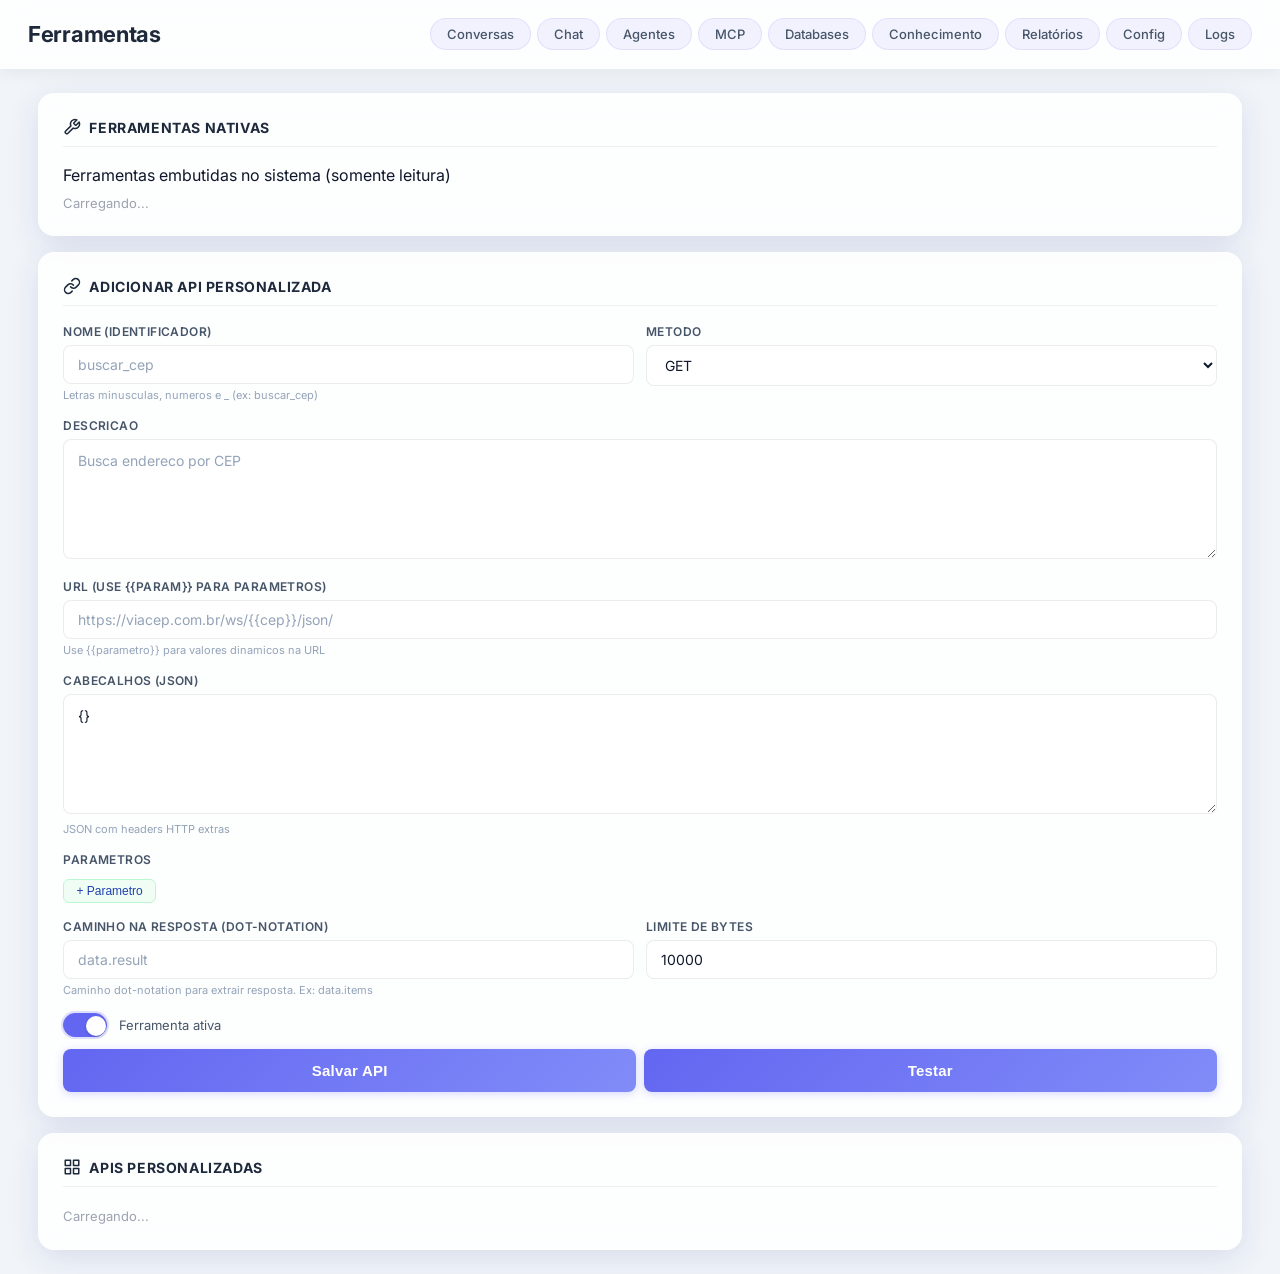
==== templates/ferramentas.html @ 228e3662 "Rename project from nex to next: module, binary, data dirs, Docker, docs Renames the Go module from " ====
<!DOCTYPE html>
<html lang="pt-BR">
<head>
<meta charset="UTF-8">
<meta name="viewport" content="width=device-width, initial-scale=1.0">
<title>Ferramentas - Next</title>
<link rel="icon" href="data:image/svg+xml,<svg xmlns='http://www.w3.org/2000/svg' viewBox='0 0 100 100'><rect width='100' height='100' rx='20' fill='%231e293b'/><text x='50' y='72' font-size='60' font-family='system-ui' font-weight='700' fill='%233b82f6' text-anchor='middle'>N</text></svg>">
<link rel="preconnect" href="https://fonts.googleapis.com">
<link href="https://fonts.googleapis.com/css2?family=Inter:wght@400;500;600;700&display=swap" rel="stylesheet">
<link rel="stylesheet" href="/static/style.css">
<style>
.badge{display:inline-block;padding:4px 10px;background:#f0fdf4;color:#1e40af;border:1px solid #bbf7d0;border-radius:6px;font-size:12px;font-weight:500;cursor:default;margin:3px 2px;}
.badge:hover{background:#dcfce7;}
.tool-card{padding:14px 16px;margin-bottom:8px;background:#f9fafb;border-radius:8px;border:1px solid #e5e7eb;}
.tool-card-header{display:flex;align-items:center;justify-content:space-between;flex-wrap:wrap;gap:6px;}
.tool-card-info{display:flex;align-items:center;gap:6px;flex-wrap:wrap;}
.tool-card-name{font-weight:600;font-size:13px;color:#1a1a2e;}
.tool-card-desc{font-size:12px;color:#6b7280;margin-top:2px;}
.tool-card-actions{display:flex;gap:6px;}
.pill{display:inline-block;padding:2px 6px;border-radius:4px;font-size:10px;}
.pill-on{background:#dcfce7;color:#166534;}
.pill-off{background:#fef2f2;color:#991b1b;}
.pill-method{background:#dbeafe;color:#1e40af;}
.param-row{display:flex;gap:6px;margin-bottom:6px;align-items:center;}
.param-row input,.param-row select{padding:6px 8px;border:1px solid #e0e4e8;border-radius:6px;font-size:12px;}
.btn-add-param{margin-top:6px;padding:4px 12px;font-size:12px;background:#f0fdf4;border:1px solid #bbf7d0;border-radius:6px;cursor:pointer;color:#1e40af;}
.btn-remove-param{padding:2px 8px;font-size:14px;background:#fef2f2;border:1px solid #fecaca;border-radius:6px;cursor:pointer;color:#991b1b;}
.btn-edit{padding:4px 10px;font-size:11px;background:#f0f9ff;border:1px solid #bae6fd;border-radius:6px;cursor:pointer;color:#0369a1;}
.btn-delete{padding:4px 10px;font-size:11px;background:#fef2f2;border:1px solid #fecaca;border-radius:6px;cursor:pointer;color:#991b1b;}
.btn-test{background:linear-gradient(135deg,#6366f1,#818cf8);color:#fff;border:none;}
.test-result{display:none;margin-top:10px;padding:10px;background:#f9fafb;border-radius:8px;border:1px solid #e5e7eb;font-size:13px;white-space:pre-wrap;max-height:200px;overflow-y:auto;}
</style>
</head>
<body>

<div class="header">
  <h1>Ferramentas</h1>
  <input type="checkbox" id="nav-toggle" style="display:none">
  <label for="nav-toggle" class="nav-hamburger" aria-label="Menu de navegação"><span></span><span></span><span></span></label>
  <div class="nav-links">
    <a href="/conversas">Conversas</a>
    <a href="/chat">Chat</a>
    <a href="/agentes">Agentes</a>
    <a href="/mcp-admin">MCP</a>
    <a href="/databases">Databases</a>
    <a href="/conhecimento">Conhecimento</a>
    <a href="/relatorios">Relatórios</a>
    <a href="/config">Config</a>
    <a href="/logs">Logs</a>
    <span id="auth-user" style="display:none"></span>
    <a href="#" id="logout-link" style="display:none" onclick="doLogout();return false;">Sair</a>
  </div>
</div>

<div class="container">

  <!-- Built-in tools (read-only) -->
  <div class="card">
    <h2>
      <svg width="18" height="18" viewBox="0 0 24 24" fill="none" stroke="#1e293b" stroke-width="2" stroke-linecap="round" stroke-linejoin="round"><path d="M14.7 6.3a1 1 0 0 0 0 1.4l1.6 1.6a1 1 0 0 0 1.4 0l3.77-3.77a6 6 0 0 1-7.94 7.94l-6.91 6.91a2.12 2.12 0 0 1-3-3l6.91-6.91a6 6 0 0 1 7.94-7.94l-3.76 3.76z"/></svg>
      Ferramentas Nativas
    </h2>
    <div class="hint" style="margin-bottom:10px;">Ferramentas embutidas no sistema (somente leitura)</div>
    <div id="builtin-tools" style="display:flex;flex-wrap:wrap;gap:4px;">
      <span style="font-size:13px;color:#9ca3af;">Carregando...</span>
    </div>
  </div>

  <!-- Custom tools form -->
  <div class="card" id="form-card">
    <h2>
      <svg width="18" height="18" viewBox="0 0 24 24" fill="none" stroke="#1e293b" stroke-width="2" stroke-linecap="round" stroke-linejoin="round"><path d="M10 13a5 5 0 0 0 7.54.54l3-3a5 5 0 0 0-7.07-7.07l-1.72 1.71"/><path d="M14 11a5 5 0 0 0-7.54-.54l-3 3a5 5 0 0 0 7.07 7.07l1.71-1.71"/></svg>
      <span id="form-title">Adicionar API Personalizada</span>
    </h2>
    <input type="hidden" id="ct-edit-id" value="">

    <div class="field-row">
      <div class="field">
        <label>Nome (identificador)</label>
        <input type="text" id="ct-name" placeholder="buscar_cep" pattern="[a-z][a-z0-9_]*">
        <div class="hint">Letras minusculas, numeros e _ (ex: buscar_cep)</div>
      </div>
      <div class="field">
        <label>Metodo</label>
        <select id="ct-method" onchange="updateBodyVisibility()">
          <option value="GET">GET</option>
          <option value="POST">POST</option>
        </select>
      </div>
    </div>

    <div class="field">
      <label>Descricao</label>
      <textarea id="ct-description" rows="2" placeholder="Busca endereco por CEP"></textarea>
    </div>

    <div class="field">
      <label>URL (use &#123;&#123;param&#125;&#125; para parametros)</label>
      <input type="text" id="ct-url" placeholder="https://viacep.com.br/ws/&#123;&#123;cep&#125;&#125;/json/">
      <div class="hint">Use &#123;&#123;parametro&#125;&#125; para valores dinamicos na URL</div>
    </div>

    <div class="field">
      <label>Cabecalhos (JSON)</label>
      <textarea id="ct-headers" rows="2" placeholder='{"Authorization": "Bearer xxx"}'>{}</textarea>
      <div class="hint">JSON com headers HTTP extras</div>
    </div>

    <div class="field" id="ct-body-field" style="display:none;">
      <label>Corpo da requisicao (para POST, use &#123;&#123;param&#125;&#125;)</label>
      <textarea id="ct-body" rows="3" placeholder='{"query": "&#123;&#123;termo&#125;&#125;"}'></textarea>
    </div>

    <div class="field">
      <label>Parametros</label>
      <div id="ct-params-list"></div>
      <button type="button" class="btn-add-param" onclick="addParam()">+ Parametro</button>
    </div>

    <div class="field-row">
      <div class="field">
        <label>Caminho na resposta (dot-notation)</label>
        <input type="text" id="ct-response-path" placeholder="data.result">
        <div class="hint">Caminho dot-notation para extrair resposta. Ex: data.items</div>
      </div>
      <div class="field">
        <label>Limite de bytes</label>
        <input type="number" id="ct-max-bytes" value="10000" min="1000" max="100000">
      </div>
    </div>

    <div class="toggle" style="margin-bottom:12px;">
      <input type="checkbox" id="ct-enabled" checked>
      <label for="ct-enabled">Ferramenta ativa</label>
    </div>

    <div style="display:flex;gap:8px;">
      <button class="btn" id="save-btn" onclick="saveTool()" style="flex:1;">Salvar API</button>
      <button class="btn btn-test" id="test-btn" onclick="testTool()" style="flex:1;">Testar</button>
      <button class="btn btn-secondary" id="cancel-btn" onclick="cancelEdit()" style="display:none;">Cancelar</button>
    </div>

    <div class="test-result" id="ct-test-result"></div>
  </div>

  <!-- Custom tools list -->
  <div class="card">
    <h2>
      <svg width="18" height="18" viewBox="0 0 24 24" fill="none" stroke="#1e293b" stroke-width="2" stroke-linecap="round" stroke-linejoin="round"><rect x="3" y="3" width="7" height="7"/><rect x="14" y="3" width="7" height="7"/><rect x="14" y="14" width="7" height="7"/><rect x="3" y="14" width="7" height="7"/></svg>
      APIs Personalizadas
    </h2>
    <div id="custom-tools-list">
      <span style="font-size:13px;color:#9ca3af;">Carregando...</span>
    </div>
  </div>

</div>

<div class="toast" id="toast"></div>

<script>
let customTools = [];
let editingId = null;
let paramCount = 0;

// --- Utility ---

function esc(s) {
  if (!s) return '';
  const d = document.createElement('div');
  d.textContent = s;
  return d.innerHTML;
}

function toast(msg) {
  const t = document.getElementById('toast');
  t.textContent = msg;
  t.classList.add('show');
  setTimeout(() => t.classList.remove('show'), 3000);
}

async function apiFetch(url, opts) {
  const r = await fetch(url, opts);
  if (r.status === 401) { location.href = '/login'; return null; }
  if (r.status === 403) { toast('Sem permissao'); return null; }
  return r;
}
async function getError(r) {
  try { const d = await r.json(); return d.error || 'Erro desconhecido'; }
  catch(e) { return 'Erro desconhecido'; }
}

async function doLogout() {
  await fetch('/api/logout', {method:'POST'});
  location.href = '/login';
}

// --- Built-in tools ---

async function loadBuiltinTools() {
  try {
    const r = await apiFetch('/api/config');
    if (!r) return;
    const cfg = await r.json();
    const tools = cfg.tools_list || [];
    const container = document.getElementById('builtin-tools');
    if (tools.length === 0) {
      container.innerHTML = '<span style="font-size:13px;color:#9ca3af;">Nenhuma ferramenta nativa encontrada</span>';
      return;
    }
    container.innerHTML = tools
      .sort((a, b) => a.name.localeCompare(b.name))
      .map(t => `<span class="badge" title="${esc(t.description)}">${esc(t.name)}</span>`)
      .join('');
  } catch(e) { console.error('load builtin tools:', e); }
}

// --- Custom tools CRUD ---

async function loadCustomTools() {
  try {
    const r = await apiFetch('/api/custom-tools');
    if (!r) return;
    customTools = await r.json();
    renderCustomTools();
  } catch(e) { console.error('load custom tools:', e); }
}

function renderCustomTools() {
  const container = document.getElementById('custom-tools-list');
  if (customTools.length === 0) {
    container.innerHTML = '<div style="font-size:13px;color:#9ca3af;">Nenhuma API personalizada cadastrada.</div>';
    return;
  }
  container.innerHTML = customTools.map(t => {
    const params = safeParseJSON(t.parameters);
    const paramNames = params.map(p => p.name).join(', ');
    return `
    <div class="tool-card">
      <div class="tool-card-header">
        <div class="tool-card-info">
          <span class="tool-card-name">${esc(t.name)}</span>
          <span class="pill ${t.enabled ? 'pill-on' : 'pill-off'}">${t.enabled ? 'ON' : 'OFF'}</span>
          <span class="pill pill-method">${esc(t.method)}</span>
        </div>
        <div class="tool-card-actions">
          <button class="btn-edit" onclick="startEdit(${t.id})">Editar</button>
          <button class="btn-edit" onclick="testExisting(${t.id})">Testar</button>
          <button class="btn-delete" onclick="deleteTool(${t.id})">Excluir</button>
        </div>
      </div>
      <div class="tool-card-desc">${esc(t.description)}</div>
      ${paramNames ? `<div style="margin-top:4px;font-size:11px;color:#94a3b8;">Params: ${esc(paramNames)}</div>` : ''}
    </div>`;
  }).join('');
}

// --- Parameters ---

function addParam(name, type_, desc, req) {
  const list = document.getElementById('ct-params-list');
  const idx = paramCount++;
  const div = document.createElement('div');
  div.className = 'param-row';
  div.innerHTML = `
    <input type="text" placeholder="nome" value="${name||''}" style="flex:2;" data-p-name="${idx}">
    <select style="flex:1;" data-p-type="${idx}">
      <option value="string" ${type_==='string'||!type_?'selected':''}>string</option>
      <option value="number" ${type_==='number'?'selected':''}>number</option>
      <option value="integer" ${type_==='integer'?'selected':''}>integer</option>
      <option value="boolean" ${type_==='boolean'?'selected':''}>boolean</option>
    </select>
    <input type="text" placeholder="descricao" value="${desc||''}" style="flex:3;" data-p-desc="${idx}">
    <label style="font-size:11px;display:flex;align-items:center;gap:2px;white-space:nowrap;">
      <input type="checkbox" data-p-req="${idx}" ${req?'checked':''}> Obrig.
    </label>
    <button class="btn-remove-param" onclick="this.parentElement.remove()">x</button>
  `;
  list.appendChild(div);
}

function collectParams() {
  const params = [];
  document.querySelectorAll('[data-p-name]').forEach(el => {
    const idx = el.dataset.pName;
    const name = el.value.trim();
    if (!name) return;
    params.push({
      name: name,
      type: document.querySelector(`[data-p-type="${idx}"]`).value,
      description: document.querySelector(`[data-p-desc="${idx}"]`).value.trim(),
      required: document.querySelector(`[data-p-req="${idx}"]`).checked
    });
  });
  return params;
}

// --- Form helpers ---

function collectFormData() {
  return {
    name: document.getElementById('ct-name').value.trim(),
    description: document.getElementById('ct-description').value.trim(),
    method: document.getElementById('ct-method').value,
    url_template: document.getElementById('ct-url').value.trim(),
    headers: document.getElementById('ct-headers').value.trim() || '{}',
    body_template: document.getElementById('ct-body').value.trim(),
    parameters: JSON.stringify(collectParams()),
    response_path: document.getElementById('ct-response-path').value.trim(),
    max_bytes: parseInt(document.getElementById('ct-max-bytes').value) || 10000,
    enabled: document.getElementById('ct-enabled').checked ? 1 : 0
  };
}

function resetForm() {
  editingId = null;
  document.getElementById('ct-edit-id').value = '';
  document.getElementById('ct-name').value = '';
  document.getElementById('ct-description').value = '';
  document.getElementById('ct-method').value = 'GET';
  document.getElementById('ct-url').value = '';
  document.getElementById('ct-headers').value = '{}';
  document.getElementById('ct-body').value = '';
  document.getElementById('ct-params-list').innerHTML = '';
  document.getElementById('ct-response-path').value = '';
  document.getElementById('ct-max-bytes').value = '10000';
  document.getElementById('ct-enabled').checked = true;
  document.getElementById('ct-test-result').style.display = 'none';
  document.getElementById('form-title').textContent = 'Adicionar API Personalizada';
  document.getElementById('save-btn').textContent = 'Salvar API';
  document.getElementById('cancel-btn').style.display = 'none';
  paramCount = 0;
  updateBodyVisibility();
}

function updateBodyVisibility() {
  document.getElementById('ct-body-field').style.display =
    document.getElementById('ct-method').value === 'POST' ? 'block' : 'none';
}

function safeParseJSON(s) {
  try { return JSON.parse(s || '[]'); } catch(e) { return []; }
}

// --- CRUD operations ---

async function saveTool() {
  const data = collectFormData();
  if (!data.name || !data.description || !data.url_template) {
    toast('Nome, descricao e URL sao obrigatorios');
    return;
  }
  const btn = document.getElementById('save-btn');
  btn.disabled = true;
  try {
    let r;
    if (editingId) {
      r = await apiFetch('/api/custom-tools/' + editingId, {
        method: 'PUT',
        headers: {'Content-Type':'application/json'},
        body: JSON.stringify(data)
      });
    } else {
      r = await apiFetch('/api/custom-tools', {
        method: 'POST',
        headers: {'Content-Type':'application/json'},
        body: JSON.stringify(data)
      });
    }
    if (!r) { btn.disabled = false; return; }
    if (r.ok) {
      toast(editingId ? 'API atualizada!' : 'API criada!');
      resetForm();
      await loadCustomTools();
      await loadBuiltinTools();
    } else {
      toast('Erro: ' + await getError(r));
    }
  } catch(e) { toast('Erro: ' + e.message); }
  btn.disabled = false;
}

function startEdit(id) {
  const t = customTools.find(x => x.id === id);
  if (!t) return;
  editingId = t.id;
  document.getElementById('ct-edit-id').value = t.id;
  document.getElementById('ct-name').value = t.name;
  document.getElementById('ct-description').value = t.description;
  document.getElementById('ct-method').value = t.method;
  document.getElementById('ct-url').value = t.url_template;
  document.getElementById('ct-headers').value = t.headers;
  document.getElementById('ct-body').value = t.body_template;
  document.getElementById('ct-response-path').value = t.response_path;
  document.getElementById('ct-max-bytes').value = t.max_bytes;
  document.getElementById('ct-enabled').checked = !!t.enabled;
  document.getElementById('ct-params-list').innerHTML = '';
  paramCount = 0;
  const params = safeParseJSON(t.parameters);
  params.forEach(p => addParam(p.name, p.type, p.description, p.required));
  document.getElementById('ct-test-result').style.display = 'none';
  document.getElementById('form-title').textContent = 'Editar API Personalizada';
  document.getElementById('save-btn').textContent = 'Atualizar API';
  document.getElementById('cancel-btn').style.display = 'inline-block';
  updateBodyVisibility();
  document.getElementById('form-card').scrollIntoView({ behavior: 'smooth' });
}

function cancelEdit() {
  resetForm();
}

async function deleteTool(id) {
  if (!confirm('Excluir esta API?')) return;
  try {
    const r = await apiFetch('/api/custom-tools/' + id, { method: 'DELETE' });
    if (!r) return;
    if (r.ok) {
      toast('API excluida');
      if (editingId === id) resetForm();
      await loadCustomTools();
      await loadBuiltinTools();
    } else {
      toast('Erro: ' + await getError(r));
    }
  } catch(e) { toast('Erro: ' + e.message); }
}

// --- Test ---

async function testTool() {
  const resultDiv = document.getElementById('ct-test-result');
  let id = editingId;

  // If new tool, save first then test
  if (!id) {
    const data = collectFormData();
    if (!data.name || !data.url_template) {
      toast('Salve a API primeiro (nome e URL obrigatorios)');
      return;
    }
    try {
      const r = await apiFetch('/api/custom-tools', {
        method: 'POST',
        headers: {'Content-Type':'application/json'},
        body: JSON.stringify(data)
      });
      if (!r || !r.ok) {
        toast('Erro ao salvar: ' + (r ? await getError(r) : 'sem resposta'));
        return;
      }
      const res = await r.json();
      id = res.id;
      editingId = id;
      document.getElementById('ct-edit-id').value = id;
      document.getElementById('form-title').textContent = 'Editar API Personalizada';
      document.getElementById('save-btn').textContent = 'Atualizar API';
      document.getElementById('cancel-btn').style.display = 'inline-block';
      await loadCustomTools();
      await loadBuiltinTools();
    } catch(e) { toast('Erro: ' + e.message); return; }
  }

  // Build default test args from parameters
  const params = collectParams();
  const args = {};
  params.forEach(p => {
    args[p.name] = (p.type === 'number' || p.type === 'integer') ? 0 : 'teste';
  });

  const testArgs = prompt('Argumentos JSON para teste:', JSON.stringify(args));
  if (testArgs === null) return;

  resultDiv.style.display = 'block';
  resultDiv.textContent = 'Testando...';
  resultDiv.style.borderColor = '#e5e7eb';

  try {
    const r = await apiFetch('/api/custom-tools/' + id + '/test', {
      method: 'POST',
      headers: {'Content-Type':'application/json'},
      body: JSON.stringify({ args: testArgs })
    });
    if (!r) return;
    const res = await r.json();
    resultDiv.textContent = res.ok ? res.result : 'Erro: ' + res.error;
    resultDiv.style.borderColor = res.ok ? '#bbf7d0' : '#fecaca';
  } catch(e) {
    resultDiv.textContent = 'Erro: ' + e.message;
    resultDiv.style.borderColor = '#fecaca';
  }
}

async function testExisting(id) {
  // Load tool into form then trigger test
  startEdit(id);
  // Small delay to let form populate
  setTimeout(() => testTool(), 100);
}

// --- Init ---

loadBuiltinTools();
loadCustomTools();

fetch('/api/auth/status').then(r=>r.json()).then(d=>{
  if(d.enabled&&d.user){
    document.getElementById('auth-user').textContent=d.user.username;
    document.getElementById('auth-user').style.display='';
    document.getElementById('logout-link').style.display='';
  }
}).catch(()=>{});
</script>
</body>
</html>
---- static/style.css ----
/* Next — Glassmorphism Theme */

:root {
  /* Glassmorphism base */
  --glass-bg: rgba(255, 255, 255, 0.85);
  --glass-border: rgba(255, 255, 255, 0.3);
  --glass-shadow: 0 8px 32px rgba(31, 38, 135, 0.12);
  --glass-blur: blur(12px);

  /* Background */
  --bg-gradient: #f1f5f9;

  /* Cores */
  --slate-800: #1e293b;
  --slate-700: #334155;
  --text-primary: #0f172a;
  --text-secondary: #475569;
  --text-muted: #94a3b8;
  --accent: #6366f1;
  --accent-light: #818cf8;
  --success: #10b981;
  --danger: #ef4444;
  --warning: #f59e0b;

  /* Spacing */
  --space-1: 4px; --space-2: 8px; --space-3: 12px;
  --space-4: 16px; --space-5: 20px; --space-6: 24px; --space-8: 32px;

  /* Shadows */
  --shadow-sm: 0 1px 2px rgba(0,0,0,0.04);
  --shadow-md: 0 4px 16px rgba(0,0,0,0.06);
  --shadow-lg: 0 8px 32px rgba(31,38,135,0.12);

  /* Border radius */
  --radius-sm: 8px;
  --radius-md: 12px;
  --radius-lg: 16px;
  --radius-xl: 20px;

  --ease: cubic-bezier(0.4, 0, 0.2, 1);
}

/* ==================== Reset + Base ==================== */
* { margin: 0; padding: 0; box-sizing: border-box; }

::selection { background: rgba(99,102,241,0.2); }

body {
  font-family: 'Inter', -apple-system, BlinkMacSystemFont, 'Segoe UI', Roboto, sans-serif;
  background: var(--bg-gradient);
  background-attachment: fixed;
  color: var(--text-primary);
  min-height: 100vh;
  overflow-x: hidden;
  -webkit-font-smoothing: antialiased;
  -moz-osx-font-smoothing: grayscale;
}

/* ==================== Scrollbar ==================== */
::-webkit-scrollbar { width: 6px; height: 6px; }
::-webkit-scrollbar-track { background: transparent; }
::-webkit-scrollbar-thumb { background: rgba(0,0,0,0.12); border-radius: 3px; }
::-webkit-scrollbar-thumb:hover { background: rgba(0,0,0,0.2); }

/* ==================== Header ==================== */
.header {
  backdrop-filter: var(--glass-blur);
  -webkit-backdrop-filter: var(--glass-blur);
  background: var(--glass-bg);
  color: var(--text-primary);
  padding: 18px 28px;
  display: flex;
  justify-content: space-between;
  align-items: center;
  box-shadow: var(--shadow-md);
  position: sticky;
  top: 0;
  z-index: 50;
  border-bottom: 1px solid var(--glass-border);
}
.header h1 {
  font-size: 22px;
  font-weight: 700;
  letter-spacing: -0.3px;
  color: var(--slate-800);
}

/* ==================== Nav links ==================== */
.nav-links { display: flex; gap: 6px; align-items: center; }
.nav-links a {
  color: var(--text-secondary);
  text-decoration: none;
  font-size: 13px;
  font-weight: 500;
  padding: 7px 16px;
  border-radius: var(--radius-xl);
  background: rgba(99,102,241,0.08);
  border: 1px solid rgba(99,102,241,0.12);
  transition: all 0.2s var(--ease);
}
.nav-links a:hover {
  background: var(--accent);
  color: white;
  border-color: var(--accent);
  transform: translateY(-1px);
}
#auth-user { color: var(--text-muted); font-size: 12px; padding: 7px 0; }
#logout-link { background: rgba(0,0,0,0.04); color: var(--danger); border-color: rgba(239,68,68,0.15); }
#logout-link:hover { background: var(--danger); color: white; }

/* Hamburger menu */
.nav-hamburger {
  display: none;
  cursor: pointer;
  flex-direction: column;
  gap: 4px;
  padding: 8px;
}
.nav-hamburger span {
  display: block;
  width: 20px;
  height: 2px;
  background: var(--slate-800);
  border-radius: 1px;
  transition: all 0.2s var(--ease);
}

/* ==================== Container ==================== */
.container {
  margin: 24px auto;
  padding: 0 clamp(20px, 3vw, 48px);
}

/* ==================== Cards (glassmorphism) ==================== */
.card {
  background: var(--glass-bg);
  backdrop-filter: var(--glass-blur);
  -webkit-backdrop-filter: var(--glass-blur);
  border: 1px solid var(--glass-border);
  border-radius: var(--radius-lg);
  padding: 24px;
  margin-bottom: 16px;
  box-shadow: var(--glass-shadow);
  transition: box-shadow 0.2s var(--ease), transform 0.2s var(--ease);
}
.card:hover {
  box-shadow: 0 12px 40px rgba(31,38,135,0.16);
}
.card h2 {
  font-size: 14px;
  color: var(--slate-800);
  margin-bottom: 18px;
  padding-bottom: 10px;
  border-bottom: 1px solid rgba(0,0,0,0.06);
  text-transform: uppercase;
  letter-spacing: 0.6px;
  font-weight: 700;
  display: flex;
  align-items: center;
  gap: 8px;
}
.card h2 svg { flex-shrink: 0; }

/* ==================== Form fields ==================== */
.field { margin-bottom: 16px; }
.field label {
  display: block;
  font-size: 12px;
  color: var(--text-secondary);
  margin-bottom: 6px;
  font-weight: 600;
  text-transform: uppercase;
  letter-spacing: 0.4px;
}
.field input, .field textarea, .field select {
  width: 100%;
  padding: 10px 14px;
  border: 1px solid rgba(0,0,0,0.08);
  border-radius: var(--radius-sm);
  font-size: 14px;
  font-family: inherit;
  color: var(--text-primary);
  background: rgba(255,255,255,0.5);
  backdrop-filter: blur(4px);
  -webkit-backdrop-filter: blur(4px);
  transition: all 0.2s var(--ease);
}
.field input:focus, .field textarea:focus, .field select:focus {
  outline: none;
  border-color: var(--accent);
  background: rgba(255,255,255,0.8);
  box-shadow: 0 0 0 3px rgba(99,102,241,0.15);
}
.field input::placeholder, .field textarea::placeholder { color: var(--text-muted); }
.field textarea { min-height: 120px; resize: vertical; line-height: 1.5; }
.field .hint { font-size: 11px; color: var(--text-muted); margin-top: 4px; }
.field-row { display: flex; gap: 12px; }
.field-row .field { flex: 1; }

/* ==================== Form Sections ==================== */
.form-section {
  border-left: 3px solid rgba(99,102,241,0.2);
  padding-left: 16px;
  margin-bottom: 20px;
}
.form-section-title {
  font-size: 11px;
  font-weight: 700;
  text-transform: uppercase;
  letter-spacing: 0.5px;
  color: var(--text-muted);
  margin-bottom: 12px;
}

/* ==================== Actions Menu Dropdown ==================== */
.btn-actions-menu {
  position: relative;
  display: inline-block;
}
.btn-actions-menu .actions-dropdown {
  display: none;
  position: absolute;
  right: 0; top: 100%;
  background: white;
  border: 1px solid rgba(0,0,0,0.08);
  border-radius: var(--radius-sm);
  box-shadow: var(--shadow-md);
  z-index: 10;
  min-width: 140px;
  padding: 4px;
}
.btn-actions-menu:focus-within .actions-dropdown { display: block; }
.btn-actions-menu .actions-dropdown button {
  display: block; width: 100%; text-align: left;
  padding: 8px 12px; border: none; background: none;
  font-size: 12px; cursor: pointer; border-radius: 4px;
  color: var(--text-secondary);
}
.btn-actions-menu .actions-dropdown button:hover {
  background: rgba(99,102,241,0.06);
  color: var(--text-primary);
}
.btn-actions-menu .actions-dropdown button.danger { color: var(--danger); }

/* ==================== Toolbar ==================== */
.toolbar {
  display: flex; justify-content: space-between;
  align-items: center; gap: 10px; margin-bottom: 16px; flex-wrap: wrap;
}
.toolbar input[type="text"] {
  flex: 1; min-width: 0;
  padding: 10px 14px;
  border: 1.5px solid rgba(0,0,0,0.08);
  border-radius: var(--radius-sm);
  font-size: 14px;
  font-family: inherit;
  color: var(--text-primary);
  background: rgba(255,255,255,0.5);
  backdrop-filter: blur(4px);
  -webkit-backdrop-filter: blur(4px);
  transition: all 0.2s var(--ease);
}
.toolbar input[type="text"]:focus {
  outline: none;
  border-color: var(--accent);
  background: rgba(255,255,255,0.8);
  box-shadow: 0 0 0 3px rgba(99,102,241,0.15);
}
.toolbar-actions { display: flex; gap: 6px; flex-wrap: wrap; }

/* ==================== Legend ==================== */
.legend {
  display: flex; gap: 12px; font-size: 11px;
  color: var(--text-muted); align-items: center;
}
.legend .dot-sample {
  width: 8px; height: 8px; border-radius: 50%; display: inline-block;
}

/* ==================== Buttons ==================== */
.btn {
  background: linear-gradient(135deg, var(--accent), var(--accent-light));
  color: white;
  border: none;
  padding: 13px 24px;
  border-radius: var(--radius-sm);
  font-size: 15px;
  cursor: pointer;
  width: 100%;
  font-weight: 600;
  transition: all 0.2s var(--ease);
  letter-spacing: 0.2px;
  box-shadow: 0 2px 8px rgba(99,102,241,0.25);
}
.btn:hover {
  transform: translateY(-1px);
  box-shadow: 0 4px 16px rgba(99,102,241,0.35);
}
.btn:active { transform: translateY(0); }
.btn:disabled {
  background: var(--text-muted);
  cursor: not-allowed;
  transform: none;
  box-shadow: none;
}
.btn-sm { padding: 6px 14px; font-size: 12px; width: auto; }
.btn-whatsapp { background: linear-gradient(135deg, #25d366, #20bd5a); box-shadow: 0 2px 8px rgba(37,211,102,0.25); }
.btn-whatsapp:hover { box-shadow: 0 4px 16px rgba(37,211,102,0.35); }
.btn-danger { background: linear-gradient(135deg, #dc2626, #ef4444); box-shadow: 0 2px 8px rgba(220,38,38,0.25); }
.btn-danger:hover { box-shadow: 0 4px 16px rgba(220,38,38,0.35); }
.btn-secondary {
  background: rgba(255,255,255,0.6);
  color: var(--text-secondary);
  border: 1px solid rgba(0,0,0,0.08);
  box-shadow: var(--shadow-sm);
}
.btn-secondary:hover {
  background: rgba(255,255,255,0.9);
  box-shadow: var(--shadow-md);
}

/* ==================== Status ==================== */
.status {
  display: flex;
  align-items: center;
  gap: 10px;
  padding: 14px 18px;
  border-radius: var(--radius-md);
  font-size: 14px;
  font-weight: 500;
  transition: all 0.3s var(--ease);
}
.status.connected { background: rgba(16,185,129,0.1); color: #065f46; border: 1px solid rgba(16,185,129,0.2); }
.status.disconnected { background: rgba(245,158,11,0.1); color: #92400e; border: 1px solid rgba(245,158,11,0.2); }
.status .dot { width: 10px; height: 10px; border-radius: 50%; flex-shrink: 0; }
.status.connected .dot { background: var(--success); box-shadow: 0 0 8px rgba(16,185,129,0.5); animation: pulse 2s infinite; }
.status.disconnected .dot { background: var(--warning); }
@keyframes pulse {
  0%, 100% { box-shadow: 0 0 4px rgba(16,185,129,0.4); }
  50% { box-shadow: 0 0 12px rgba(16,185,129,0.7); }
}

/* ==================== Tables ==================== */
.table-wrap {
  background: var(--glass-bg);
  backdrop-filter: var(--glass-blur);
  -webkit-backdrop-filter: var(--glass-blur);
  border: 1px solid var(--glass-border);
  border-radius: var(--radius-lg);
  overflow-x: auto;
  overflow-y: auto;
  max-height: calc(100vh - 280px);
  box-shadow: var(--glass-shadow);
}
table { width: 100%; border-collapse: collapse; }
th {
  background: rgba(255,255,255,0.4);
  text-align: left;
  padding: 12px 16px;
  font-size: 11px;
  color: var(--text-secondary);
  border-bottom: 1px solid rgba(0,0,0,0.06);
  text-transform: uppercase;
  letter-spacing: 0.5px;
  font-weight: 700;
  position: sticky;
  top: 0;
  z-index: 1;
}
td {
  padding: 10px 16px;
  border-bottom: 1px solid rgba(0,0,0,0.04);
  font-size: 13px;
  vertical-align: middle;
}
tr { transition: background 0.15s var(--ease); }
tr:hover { background: rgba(99,102,241,0.04); }
tr:last-child td { border-bottom: none; }

/* ==================== Tabs ==================== */
.tabs {
  display: flex;
  gap: 4px;
  background: var(--glass-bg);
  backdrop-filter: var(--glass-blur);
  -webkit-backdrop-filter: var(--glass-blur);
  border: 1px solid var(--glass-border);
  border-radius: var(--radius-lg);
  padding: 6px;
  margin-bottom: 16px;
  box-shadow: var(--glass-shadow);
  overflow-x: auto;
}
.tab-btn {
  padding: 10px 18px;
  border: none;
  background: transparent;
  border-radius: var(--radius-sm);
  font-size: 13px;
  font-weight: 600;
  color: var(--text-secondary);
  cursor: pointer;
  transition: all 0.2s var(--ease);
  white-space: nowrap;
  font-family: inherit;
}
.tab-btn:hover { background: rgba(99,102,241,0.08); color: var(--text-primary); }
.tab-btn.active { background: var(--accent); color: white; box-shadow: 0 2px 8px rgba(99,102,241,0.3); }
.tab-panel { display: none; }
.tab-panel.active { display: block; }

/* ==================== Toggle switch ==================== */
.toggle { display: flex; align-items: center; gap: 12px; margin-bottom: 14px; }
.toggle input[type="checkbox"] {
  width: 44px; height: 24px;
  appearance: none; -webkit-appearance: none;
  background: #b0b7c3;
  border-radius: 12px;
  position: relative;
  cursor: pointer;
  transition: background 0.3s var(--ease), box-shadow 0.3s var(--ease);
  flex-shrink: 0;
  border: 1px solid rgba(0,0,0,0.1);
}
.toggle input[type="checkbox"]:checked { background: var(--accent); border-color: var(--accent); box-shadow: 0 0 0 2px rgba(99,102,241,0.2); }
.toggle input[type="checkbox"]::before {
  content: '';
  position: absolute;
  width: 20px; height: 20px;
  border-radius: 50%;
  background: white;
  top: 2px; left: 2px;
  transition: transform 0.3s var(--ease);
  box-shadow: 0 1px 3px rgba(0,0,0,0.2);
}
.toggle input[type="checkbox"]:checked::before { transform: translateX(20px); }
.toggle label { font-size: 13px; color: var(--text-secondary); cursor: pointer; }

.toggle-sm input[type="checkbox"] {
  width: 36px; height: 20px;
  appearance: none; -webkit-appearance: none;
  background: #b0b7c3;
  border-radius: 10px;
  position: relative;
  cursor: pointer;
  transition: background 0.3s var(--ease), box-shadow 0.3s var(--ease);
  flex-shrink: 0;
  border: 1px solid rgba(0,0,0,0.1);
}
.toggle-sm input[type="checkbox"]:checked { background: var(--accent); border-color: var(--accent); box-shadow: 0 0 0 2px rgba(99,102,241,0.2); }
.toggle-sm input[type="checkbox"]::before {
  content: '';
  position: absolute;
  width: 16px; height: 16px;
  border-radius: 50%;
  background: white;
  top: 2px; left: 2px;
  transition: transform 0.3s var(--ease);
  box-shadow: 0 1px 3px rgba(0,0,0,0.2);
}
.toggle-sm input[type="checkbox"]:checked::before { transform: translateX(16px); }

/* ==================== Toast ==================== */
.toast {
  position: fixed;
  bottom: 24px;
  right: 24px;
  background: rgba(15,23,42,0.85);
  backdrop-filter: var(--glass-blur);
  -webkit-backdrop-filter: var(--glass-blur);
  color: white;
  padding: 14px 22px;
  border-radius: var(--radius-md);
  font-size: 14px;
  font-weight: 500;
  opacity: 0;
  transition: all 0.3s var(--ease);
  z-index: 100;
  box-shadow: 0 8px 32px rgba(0,0,0,0.2);
  transform: translateY(8px);
  border: 1px solid rgba(255,255,255,0.1);
}
.toast.show { opacity: 1; transform: translateY(0); }

/* ==================== Tags ==================== */
.tag {
  display: inline-block;
  padding: 2px 8px;
  border-radius: 4px;
  font-size: 11px;
  background: rgba(99,102,241,0.12);
  color: var(--accent);
  margin-right: 4px;
}

/* ==================== Search bar ==================== */
.search-bar {
  display: flex;
  gap: 10px;
  margin-bottom: 16px;
}
.search-bar input {
  flex: 1;
  padding: 10px 16px;
  border: 1px solid rgba(0,0,0,0.08);
  border-radius: var(--radius-sm);
  font-size: 14px;
  background: rgba(255,255,255,0.5);
  backdrop-filter: blur(4px);
  -webkit-backdrop-filter: blur(4px);
  transition: all 0.2s var(--ease);
}
.search-bar input:focus {
  outline: none;
  border-color: var(--accent);
  background: rgba(255,255,255,0.8);
  box-shadow: 0 0 0 3px rgba(99,102,241,0.15);
}

/* ==================== Empty state ==================== */
.empty {
  text-align: center;
  padding: 48px;
  color: var(--text-muted);
  font-size: 15px;
}

/* ==================== Modal ==================== */
.modal-overlay {
  position: fixed;
  top: 0; left: 0; right: 0; bottom: 0;
  background: rgba(0,0,0,0.4);
  backdrop-filter: blur(4px);
  -webkit-backdrop-filter: blur(4px);
  z-index: 200;
  display: flex;
  align-items: center;
  justify-content: center;
}
.modal-box {
  background: var(--glass-bg);
  backdrop-filter: var(--glass-blur);
  -webkit-backdrop-filter: var(--glass-blur);
  border: 1px solid var(--glass-border);
  border-radius: var(--radius-lg);
  padding: 24px;
  max-width: 640px;
  width: 90%;
  max-height: 80vh;
  display: flex;
  flex-direction: column;
  box-shadow: 0 16px 48px rgba(0,0,0,0.2);
}
.modal-box h3 { font-size: 16px; margin-bottom: 12px; color: var(--slate-800); }
.modal-box pre {
  flex: 1;
  overflow: auto;
  background: rgba(255,255,255,0.5);
  border: 1px solid rgba(0,0,0,0.06);
  border-radius: var(--radius-sm);
  padding: 14px;
  font-size: 13px;
  line-height: 1.6;
  white-space: pre-wrap;
  word-break: break-word;
  color: #374151;
}
.modal-box .btn { margin-top: 14px; align-self: flex-end; width: auto; }

/* ==================== Grid ==================== */
.grid-2 { display: grid; grid-template-columns: 1fr 1fr; gap: 16px; align-items: start; }

/* ==================== QR ==================== */
#qr-area { text-align: center; padding: 16px; min-height: 40px; }

/* ==================== Filters (logs page) ==================== */
.filters {
  display: flex; gap: 10px; margin-bottom: 16px; flex-wrap: wrap; align-items: center;
}
.filters select, .filters input {
  padding: 9px 14px;
  border: 1px solid rgba(0,0,0,0.08);
  border-radius: var(--radius-sm);
  font-size: 14px;
  background: rgba(255,255,255,0.5);
  backdrop-filter: blur(4px);
  -webkit-backdrop-filter: blur(4px);
  color: var(--text-primary);
  transition: all 0.2s var(--ease);
}
.filters select:focus, .filters input:focus {
  outline: none;
  border-color: var(--accent);
  box-shadow: 0 0 0 3px rgba(99,102,241,0.15);
}
.filters input::placeholder { color: var(--text-muted); }
.filters button {
  padding: 9px 20px;
  background: linear-gradient(135deg, var(--accent), var(--accent-light));
  color: white;
  border: none;
  border-radius: var(--radius-sm);
  cursor: pointer;
  font-size: 14px;
  font-weight: 600;
  transition: all 0.2s var(--ease);
  box-shadow: 0 2px 8px rgba(99,102,241,0.25);
}
.filters button:hover {
  transform: translateY(-1px);
  box-shadow: 0 4px 16px rgba(99,102,241,0.35);
}

/* ==================== Log event badges ==================== */
.event-badge {
  display: inline-block;
  padding: 3px 10px;
  border-radius: 6px;
  font-size: 11px;
  font-weight: 600;
  letter-spacing: 0.2px;
}
.event-badge.main_whatsapp_msg_received { background: rgba(59,130,246,0.12); color: #1e40af; }
.event-badge.main_debounce_fire { background: rgba(20,184,166,0.12); color: #115e59; }
.event-badge.pipeline_msg_sent { background: rgba(16,185,129,0.12); color: #065f46; }
.event-badge.pipeline_ai_request { background: rgba(139,92,246,0.12); color: #5b21b6; }
.event-badge.pipeline_ai_response { background: rgba(99,102,241,0.12); color: #3730a3; }
.event-badge.pipeline_session_new { background: rgba(251,146,60,0.12); color: #9a3412; }
.event-badge.pipeline_session_summarized { background: rgba(236,72,153,0.12); color: #9d174d; }
.event-badge.pipeline_guardrail_blocked { background: rgba(239,68,68,0.12); color: #991b1b; }
.event-badge.pipeline_rag_search { background: rgba(245,158,11,0.12); color: #92400e; }
.event-badge.pipeline_rag_empty_context { background: rgba(245,158,11,0.12); color: #92400e; }
.event-badge.pipeline_context_compacted { background: rgba(245,158,11,0.12); color: #92400e; }
.event-badge.pipeline_agent_chain { background: rgba(139,92,246,0.12); color: #5b21b6; }
.event-badge.ai_llm_request { background: rgba(139,92,246,0.12); color: #5b21b6; }
.event-badge.ai_llm_response { background: rgba(99,102,241,0.12); color: #3730a3; }
.event-badge.ai_tool_call { background: rgba(20,184,166,0.12); color: #115e59; }
.event-badge.ai_tool_result { background: rgba(20,184,166,0.12); color: #115e59; }
.event-badge.tools_tool_execute { background: rgba(20,184,166,0.12); color: #115e59; }
.event-badge.tools_tool_execute_result { background: rgba(20,184,166,0.12); color: #115e59; }
.event-badge.tools_scheduled_sent { background: rgba(16,185,129,0.12); color: #065f46; }
.event-badge.tools_mcp_connect_error { background: rgba(239,68,68,0.12); color: #991b1b; }
.event-badge.tools_extdb_connect_error { background: rgba(239,68,68,0.12); color: #991b1b; }
.event-badge.web_config_saved { background: rgba(132,204,22,0.12); color: #3f6212; }
.event-badge.web_whatsapp_logout { background: rgba(245,158,11,0.12); color: #92400e; }
.event-badge.web_chat_cleared { background: rgba(132,204,22,0.12); color: #3f6212; }
.event-badge.web_report_cleared { background: rgba(132,204,22,0.12); color: #3f6212; }
.event-badge.error { background: rgba(239,68,68,0.12); color: #991b1b; }
.event-badge.whatsapp_connected { background: rgba(16,185,129,0.12); color: #065f46; }
.event-badge.whatsapp_disconnected { background: rgba(239,68,68,0.12); color: #991b1b; }

/* Log data cell */
.data-cell { cursor: pointer; transition: background 0.15s var(--ease); border-radius: var(--radius-sm); }
.data-cell:hover { background: rgba(99,102,241,0.06); }
.data-cell .preview {
  font-family: 'SF Mono', Monaco, 'Cascadia Code', monospace;
  white-space: nowrap; overflow: hidden; text-overflow: ellipsis;
  max-width: 420px; color: var(--text-secondary); font-size: 12px;
  display: block;
}
.data-cell .expand-hint { font-size: 10px; color: var(--accent); margin-left: 6px; transition: transform 0.2s var(--ease); display: inline-block; }
.data-cell:hover .expand-hint { transform: scale(1.2); }
.data-cell.expanded .expand-hint { transform: rotate(180deg); }
.data-cell pre {
  display: none; margin-top: 8px;
  background: rgba(255,255,255,0.5);
  border: 1px solid rgba(0,0,0,0.06);
  border-radius: var(--radius-sm);
  padding: 12px 14px;
  font-family: 'SF Mono', Monaco, 'Cascadia Code', monospace;
  font-size: 11px; white-space: pre-wrap; word-break: break-word;
  color: var(--text-primary); overflow-y: auto;
  line-height: 1.5;
}
.data-cell.expanded pre { display: block; }
.data-cell.expanded .preview { color: var(--slate-700); font-weight: 600; }

/* ==================== Banner (logs) ==================== */
.banner {
  background: rgba(255,251,235,0.8);
  backdrop-filter: blur(4px);
  -webkit-backdrop-filter: blur(4px);
  border: 1px solid rgba(253,230,138,0.6);
  color: #92400e;
  padding: 14px 18px;
  border-radius: var(--radius-md);
  margin-bottom: 16px;
  font-size: 14px;
  font-weight: 500;
  display: none;
}

/* ==================== PII grid (index) ==================== */
.pii-grid { display: grid; grid-template-columns: 1fr 1fr 1fr; gap: 8px; margin-top: 8px; }
.pii-grid .toggle {
  margin-bottom: 0;
  padding: 8px 12px;
  background: rgba(255,255,255,0.4);
  border-radius: var(--radius-sm);
  border: 1px solid rgba(0,0,0,0.06);
}

/* ==================== Content preview (conhecimento) ==================== */
.content-preview { max-width: clamp(200px, 30vw, 600px); white-space: nowrap; overflow: hidden; text-overflow: ellipsis; color: var(--text-secondary); }
.actions { display: flex; gap: 4px; flex-wrap: wrap; min-width: 140px; }
.actions .btn-sm { padding: 4px 10px; font-size: 11px; white-space: nowrap; }

/* ==================== Error message (login) ==================== */
.error-msg {
  display: none;
  background: rgba(239,68,68,0.08);
  color: #991b1b;
  border: 1px solid rgba(239,68,68,0.2);
  padding: 10px 14px;
  border-radius: var(--radius-sm);
  font-size: 13px;
  margin-bottom: 16px;
}

/* ==================== Login card ==================== */
.login-card {
  background: var(--glass-bg);
  backdrop-filter: var(--glass-blur);
  -webkit-backdrop-filter: var(--glass-blur);
  border: 1px solid var(--glass-border);
  border-radius: var(--radius-lg);
  padding: 40px 36px;
  width: 100%;
  max-width: 400px;
  box-shadow: var(--glass-shadow);
  text-align: center;
}
.login-card .icon {
  width: 56px; height: 56px;
  background: linear-gradient(135deg, var(--accent), var(--accent-light));
  border-radius: 50%;
  display: flex; align-items: center; justify-content: center;
  margin: 0 auto 16px;
  box-shadow: 0 4px 16px rgba(99,102,241,0.3);
}
.login-card h2 { font-size: 18px; color: var(--text-primary); margin-bottom: 24px; font-weight: 600; }

/* ==================== Relatórios page ==================== */
.chips { display: flex; flex-wrap: wrap; gap: 8px; }
.chip {
  background: var(--glass-bg);
  backdrop-filter: blur(6px);
  -webkit-backdrop-filter: blur(6px);
  border: 1px solid var(--glass-border);
  border-radius: var(--radius-xl);
  padding: 8px 16px;
  font-size: 13px;
  cursor: pointer;
  transition: all 0.2s var(--ease);
  color: var(--text-secondary);
}
.chip:hover {
  background: var(--accent);
  color: white;
  border-color: var(--accent);
  box-shadow: 0 4px 12px rgba(99,102,241,0.3);
}

.chat-area {
  flex: 1; display: flex; flex-direction: column; gap: 16px;
  min-height: 200px; max-height: calc(100vh - 300px); overflow-y: auto;
  padding: 4px 0;
}

.report-card {
  position: relative;
  background: var(--glass-bg);
  backdrop-filter: var(--glass-blur);
  -webkit-backdrop-filter: var(--glass-blur);
  border: 1px solid var(--glass-border);
  border-radius: var(--radius-lg);
  padding: 20px;
  box-shadow: var(--glass-shadow);
}
.btn-card-print {
  position: absolute; top: 12px; right: 12px;
  padding: 4px 12px; font-size: 12px;
  background: rgba(255,255,255,0.6);
  color: var(--text-secondary);
  border: 1px solid rgba(0,0,0,0.08);
  border-radius: var(--radius-sm);
  cursor: pointer;
  transition: all 0.2s var(--ease);
}
.btn-card-print:hover { background: rgba(255,255,255,0.9); }
.report-question { font-weight: 600; color: var(--slate-800); margin-bottom: 12px; font-size: 15px; }
.report-error { color: var(--danger); font-size: 14px; }

.sql-toggle { font-size: 12px; color: var(--text-secondary); cursor: pointer; margin-bottom: 8px; display: inline-block; }
.sql-toggle:hover { color: var(--text-primary); }
.sql-block {
  display: none;
  background: rgba(255,255,255,0.4);
  border-radius: var(--radius-sm);
  padding: 12px;
  font-family: monospace;
  font-size: 12px;
  margin-bottom: 12px;
  overflow-x: auto;
  white-space: pre-wrap;
  word-break: break-all;
}

.chart-box { margin: 16px 0; max-width: min(100%, 900px); }

.data-table { width: 100%; border-collapse: collapse; margin: 12px 0; font-size: 13px; }
.data-table th { background: rgba(255,255,255,0.4); padding: 8px 12px; text-align: left; font-weight: 600; border-bottom: 2px solid rgba(0,0,0,0.08); white-space: nowrap; }
.data-table td { padding: 8px 12px; border-bottom: 1px solid rgba(0,0,0,0.04); }
.data-table tr:hover td { background: rgba(99,102,241,0.04); }
.table-wrap-reports { max-height: 400px; overflow: auto; }

.insight {
  background: rgba(99,102,241,0.08);
  border-left: 3px solid var(--accent);
  padding: 12px 16px;
  border-radius: 0 var(--radius-sm) var(--radius-sm) 0;
  margin-top: 12px;
  font-size: 14px;
  color: var(--text-primary);
}

.input-bar {
  display: flex; gap: 8px; padding: 16px 0;
  position: sticky; bottom: 0;
  background: transparent;
}
.input-bar input {
  flex: 1;
  padding: 12px 16px;
  border: 1px solid rgba(0,0,0,0.08);
  border-radius: var(--radius-sm);
  font-size: 14px;
  outline: none;
  font-family: inherit;
  background: rgba(255,255,255,0.6);
  backdrop-filter: blur(6px);
  -webkit-backdrop-filter: blur(6px);
}
.input-bar input:focus {
  border-color: var(--accent);
  box-shadow: 0 0 0 3px rgba(99,102,241,0.15);
  background: rgba(255,255,255,0.8);
}
.input-bar button {
  padding: 12px 24px;
  border: none;
  border-radius: var(--radius-sm);
  font-size: 14px;
  font-weight: 600;
  cursor: pointer;
  transition: all 0.2s var(--ease);
  font-family: inherit;
}
.btn-send { background: linear-gradient(135deg, var(--accent), var(--accent-light)); color: white; box-shadow: 0 2px 8px rgba(99,102,241,0.25); }
.btn-send:hover { box-shadow: 0 4px 16px rgba(99,102,241,0.35); }
.btn-send:disabled { opacity: 0.5; cursor: not-allowed; }
.btn-print {
  background: rgba(255,255,255,0.6);
  color: var(--text-secondary);
  border: 1px solid rgba(0,0,0,0.08) !important;
}
.btn-print:hover { background: rgba(255,255,255,0.9); }

.loading { text-align: center; color: var(--text-secondary); font-size: 14px; padding: 20px; }
.loading::after { content: ''; display: inline-block; width: 16px; height: 16px; border: 2px solid #d1d5db; border-top-color: var(--accent); border-radius: 50%; animation: spin 0.8s linear infinite; margin-left: 8px; vertical-align: middle; }
@keyframes spin { to { transform: rotate(360deg); } }

/* ==================== Chat page ==================== */
.chat-container {
  flex: 1; display: flex; flex-direction: column;
  max-width: min(100%, 1200px); width: 100%; margin: 0 auto; overflow: hidden;
  height: calc(100vh - 60px);
}

.badges {
  display: flex; gap: 8px; padding: 10px 20px;
  background: var(--glass-bg);
  backdrop-filter: var(--glass-blur);
  -webkit-backdrop-filter: var(--glass-blur);
  border-bottom: 1px solid rgba(0,0,0,0.06);
  flex-shrink: 0; align-items: center; flex-wrap: wrap;
  position: relative;
}
.badge {
  font-size: 11px; font-weight: 600;
  padding: 4px 10px; border-radius: var(--radius-md);
  text-transform: uppercase; letter-spacing: 0.4px;
  cursor: pointer; user-select: none; border: none;
  transition: all 0.2s var(--ease);
}
.badge:hover { filter: brightness(0.92); }
.badge.on { background: rgba(99,102,241,0.12); color: var(--accent); }
.badge.off { background: rgba(0,0,0,0.04); color: var(--text-muted); }
.badge-spacer { flex: 1; }
.btn-clear {
  font-size: 12px;
  color: var(--danger);
  background: none;
  border: 1px solid rgba(239,68,68,0.3);
  padding: 4px 12px;
  border-radius: var(--radius-sm);
  cursor: pointer;
  font-weight: 500;
}
.btn-clear:hover { background: rgba(239,68,68,0.06); }

/* Settings panel (chat page) */
.panel-overlay {
  display: none; position: fixed; inset: 0;
  background: rgba(0,0,0,0.3);
  backdrop-filter: blur(4px);
  -webkit-backdrop-filter: blur(4px);
  z-index: 90;
}
.panel-overlay.open { display: block; }
.settings-panel {
  display: none; position: fixed; top: 50%; left: 50%; transform: translate(-50%, -50%);
  background: var(--glass-bg);
  backdrop-filter: var(--glass-blur);
  -webkit-backdrop-filter: var(--glass-blur);
  border: 1px solid var(--glass-border);
  border-radius: var(--radius-lg);
  padding: 24px;
  z-index: 100;
  box-shadow: 0 16px 48px rgba(0,0,0,0.2);
  width: 380px; max-width: 92vw;
  max-height: 80vh; overflow-y: auto;
}
.settings-panel.open { display: block; }
.settings-panel h3 {
  font-size: 14px; color: var(--slate-800); margin-bottom: 16px; padding-bottom: 8px;
  border-bottom: 1px solid rgba(0,0,0,0.06); text-transform: uppercase; letter-spacing: 0.5px;
}
.setting-group { margin-bottom: 16px; }
.setting-group label {
  display: block; font-size: 12px; color: var(--text-secondary); margin-bottom: 4px;
  font-weight: 600; text-transform: uppercase; letter-spacing: 0.3px;
}
.setting-group input[type="number"],
.setting-group input[type="text"],
.setting-group textarea,
.setting-group select {
  width: 100%; padding: 8px 10px;
  border: 1px solid rgba(0,0,0,0.08);
  border-radius: 6px;
  font-size: 13px; font-family: inherit;
  background: rgba(255,255,255,0.5);
}
.setting-group input:focus, .setting-group textarea:focus, .setting-group select:focus {
  outline: none; border-color: var(--accent);
  background: rgba(255,255,255,0.8);
  box-shadow: 0 0 0 3px rgba(99,102,241,0.15);
}
.setting-group textarea { resize: vertical; min-height: 50px; }
.check-row {
  display: flex; align-items: center; gap: 8px; padding: 6px 0;
}
.check-row input[type="checkbox"] {
  width: 16px; height: 16px; accent-color: var(--accent); cursor: pointer;
}
.check-row span { font-size: 13px; color: var(--text-primary); cursor: pointer; }
.panel-actions {
  display: flex; gap: 8px; margin-top: 18px; justify-content: flex-end;
}
.panel-actions button {
  padding: 8px 18px; border-radius: var(--radius-sm); font-size: 13px; font-weight: 600;
  cursor: pointer; border: none; transition: all 0.2s var(--ease);
}
.btn-save {
  background: linear-gradient(135deg, var(--accent), var(--accent-light));
  color: white;
  box-shadow: 0 2px 8px rgba(99,102,241,0.25);
}
.btn-save:hover { box-shadow: 0 4px 12px rgba(99,102,241,0.35); }
.btn-cancel { background: rgba(255,255,255,0.6); color: var(--text-secondary); border: 1px solid rgba(0,0,0,0.08); }
.btn-cancel:hover { background: rgba(255,255,255,0.9); }
.saved-msg {
  font-size: 12px; color: var(--accent); font-weight: 500; display: none;
  margin-right: auto; align-self: center;
}

/* Chat page messages */
.chat-container .messages {
  flex: 1; overflow-y: auto; padding: 20px;
  display: flex; flex-direction: column; gap: 8px;
  background: rgba(229,221,213,0.4);
  background-image: url("data:image/svg+xml,%3Csvg width='60' height='60' viewBox='0 0 60 60' xmlns='http://www.w3.org/2000/svg'%3E%3Cg fill='none' fill-rule='evenodd'%3E%3Cg fill='%23c8c4bc' fill-opacity='0.08'%3E%3Cpath d='m36 34v-4h-2v4h-4v2h4v4h2v-4h4v-2h-4zm0-30V0h-2v4h-4v2h4v4h2V6h4V4h-4zM6 34v-4H4v4H0v2h4v4h2v-4h4v-2H6zM6 4V0H4v4H0v2h4v4h2V6h4V4H6z'/%3E%3C/g%3E%3C/g%3E%3C/svg%3E");
}
.chat-container .msg {
  max-width: 75%; padding: 8px 12px; border-radius: var(--radius-sm);
  font-size: 14px; line-height: 1.5; word-wrap: break-word;
  white-space: pre-wrap; position: relative;
}
.chat-container .msg .time {
  font-size: 10px; color: rgba(0,0,0,0.35); margin-left: 8px; float: right;
  margin-top: 4px;
}
.chat-container .msg.user {
  background: rgba(99,102,241,0.12);
  align-self: flex-end;
  border-bottom-right-radius: 2px;
}
.chat-container .msg.assistant {
  background: rgba(255,255,255,0.8);
  backdrop-filter: blur(4px);
  -webkit-backdrop-filter: blur(4px);
  align-self: flex-start;
  border-bottom-left-radius: 2px;
}
.chat-container .msg.blocked { background: rgba(239,68,68,0.1); align-self: flex-start; }

.typing {
  align-self: flex-start;
  background: rgba(255,255,255,0.8);
  backdrop-filter: blur(4px);
  -webkit-backdrop-filter: blur(4px);
  padding: 10px 16px;
  border-radius: var(--radius-sm);
  border-bottom-left-radius: 2px;
  font-size: 14px;
  color: #999;
  display: none;
}
.typing span { animation: blink 1.4s infinite; }
.typing span:nth-child(2) { animation-delay: 0.2s; }
.typing span:nth-child(3) { animation-delay: 0.4s; }
@keyframes blink { 0%,60%,100% { opacity: 0.3; } 30% { opacity: 1; } }

.input-area {
  display: flex; gap: 8px; padding: 12px 20px;
  background: rgba(255,255,255,0.5);
  backdrop-filter: blur(8px);
  -webkit-backdrop-filter: blur(8px);
  border-top: 1px solid rgba(0,0,0,0.06);
  flex-shrink: 0;
}
.input-area input {
  flex: 1; padding: 10px 16px;
  border: 1px solid rgba(0,0,0,0.08);
  border-radius: 24px;
  font-size: 14px; outline: none;
  background: rgba(255,255,255,0.6);
}
.input-area input:focus { border-color: var(--accent); box-shadow: 0 0 0 3px rgba(99,102,241,0.15); }
.input-area button {
  width: 44px; height: 44px; border: none; border-radius: 50%;
  background: linear-gradient(135deg, var(--accent), var(--accent-light));
  color: white;
  cursor: pointer; display: flex; align-items: center; justify-content: center;
  transition: transform 0.1s var(--ease);
  box-shadow: 0 2px 8px rgba(99,102,241,0.3);
}
.input-area button:hover { transform: scale(1.05); }
.input-area button:disabled { opacity: 0.5; cursor: not-allowed; transform: none; }

.empty-state {
  flex: 1; display: flex; flex-direction: column; align-items: center;
  justify-content: center; color: #999; gap: 8px;
}
.empty-state svg { opacity: 0.3; }
.empty-state p { font-size: 14px; }

/* ==================== Conversas page ==================== */
.main { display: flex; flex: 1; overflow: hidden; }

/* Contact list */
.contacts {
  width: 360px;
  border-right: 1px solid rgba(0,0,0,0.06);
  background: var(--glass-bg);
  backdrop-filter: var(--glass-blur);
  -webkit-backdrop-filter: var(--glass-blur);
  display: flex; flex-direction: column; flex-shrink: 0;
}
.search {
  padding: 12px;
  border-bottom: 1px solid rgba(0,0,0,0.04);
  background: rgba(255,255,255,0.3);
}
.search input {
  width: 100%; padding: 10px 16px;
  border: 1px solid rgba(0,0,0,0.08);
  border-radius: 24px;
  font-size: 14px; outline: none;
  background: rgba(255,255,255,0.5);
  transition: all 0.2s var(--ease);
}
.search input:focus { border-color: var(--accent); box-shadow: 0 0 0 3px rgba(99,102,241,0.15); }
.search input::placeholder { color: var(--text-muted); }

.contact-list { flex: 1; overflow-y: auto; }

.contact {
  padding: 14px 18px;
  border-bottom: 1px solid rgba(0,0,0,0.04);
  cursor: pointer;
  display: flex; align-items: center; gap: 12px;
  transition: background 0.15s var(--ease);
}
.contact:hover { background: rgba(99,102,241,0.06); }
.contact.active { background: rgba(99,102,241,0.1); border-left: 3px solid var(--accent); }

.avatar-wrap { position: relative; flex-shrink: 0; }
.contact .avatar {
  width: 48px; height: 48px; border-radius: 50%; flex-shrink: 0;
  background: linear-gradient(135deg, var(--accent), var(--accent-light));
  display: flex; align-items: center; justify-content: center;
  font-size: 18px; font-weight: 700; color: white;
  text-shadow: 0 1px 2px rgba(0,0,0,0.2);
}
.contact .dot {
  width: 10px; height: 10px; border-radius: 50%; flex-shrink: 0;
  position: absolute; bottom: 1px; right: 1px;
  border: 2px solid white;
}
.contact .dot.active { background: var(--success); }
.contact .dot.inactive { background: #d1d5db; }

.contact-info { flex: 1; min-width: 0; }
.contact-id { font-size: 15px; font-weight: 600; color: var(--text-primary); }
.contact-preview { font-size: 13px; color: var(--text-secondary); white-space: nowrap; overflow: hidden; text-overflow: ellipsis; margin-top: 2px; }
.contact-meta { display: flex; flex-direction: column; align-items: flex-end; flex-shrink: 0; gap: 4px; }
.contact-time { font-size: 11px; color: var(--text-muted); }
.contact-count {
  background: var(--accent); color: white; font-size: 11px; font-weight: 700;
  min-width: 20px; height: 20px; border-radius: 10px;
  display: none; align-items: center; justify-content: center; padding: 0 5px;
}

/* Chat area (conversas) */
.chat {
  flex: 1; display: flex; flex-direction: column;
  background: rgba(229,221,213,0.3);
}
.chat-bg {
  position: absolute; inset: 0; opacity: 0.04;
  background-image: url("data:image/svg+xml,%3Csvg width='200' height='200' xmlns='http://www.w3.org/2000/svg'%3E%3Cdefs%3E%3Cpattern id='p' width='40' height='40' patternUnits='userSpaceOnUse'%3E%3Cpath d='M20 2l3 8h8l-6 5 2 8-7-5-7 5 2-8-6-5h8z' fill='%23000' opacity='0.4'/%3E%3C/pattern%3E%3C/defs%3E%3Crect width='200' height='200' fill='url(%23p)'/%3E%3C/svg%3E");
}
.chat-empty {
  flex: 1; display: flex; align-items: center; justify-content: center;
  color: #8696a0; font-size: 16px; flex-direction: column; gap: 12px;
}
.chat-empty svg { opacity: 0.25; }
.chat-empty span { font-size: 14px; color: var(--text-muted); }

/* Chat header (conversas) */
.chat-header {
  background: rgba(255,255,255,0.5);
  backdrop-filter: blur(8px);
  -webkit-backdrop-filter: blur(8px);
  padding: 12px 20px;
  display: flex; align-items: center; gap: 12px;
  border-bottom: 1px solid rgba(0,0,0,0.06); flex-shrink: 0;
}
.chat-header .avatar {
  width: 40px; height: 40px; border-radius: 50%;
  background: linear-gradient(135deg, var(--accent), var(--accent-light));
  display: flex; align-items: center; justify-content: center;
  font-size: 16px; font-weight: 700; color: white;
}
.chat-header-info { flex: 1; }
.chat-header-id { font-size: 15px; font-weight: 600; color: var(--text-primary); }
.chat-header-status { font-size: 12px; color: #8696a0; }

.notes-bar {
  background: rgba(255,248,225,0.7);
  backdrop-filter: blur(4px);
  -webkit-backdrop-filter: blur(4px);
  padding: 8px 20px;
  border-bottom: 1px solid rgba(255,224,130,0.4);
  display: flex; flex-wrap: wrap; gap: 8px; align-items: center; flex-shrink: 0;
}
.notes-bar .note-label { font-size: 11px; color: #f57f17; font-weight: 700; text-transform: uppercase; letter-spacing: 0.4px; }
.notes-bar .note-item {
  font-size: 12px; color: #5d4037;
  background: rgba(255,243,205,0.6);
  padding: 3px 10px;
  border-radius: var(--radius-md);
  border: 1px solid rgba(255,224,130,0.4);
}
.notes-bar .note-key { font-weight: 600; color: #e65100; }

/* Conversas messages */
.messages {
  flex: 1; overflow-y: auto; padding: 12px 5%; position: relative;
  display: flex; flex-direction: column; gap: 4px;
}

.msg {
  max-width: 45%; padding: 6px 7px 6px 9px;
  border-radius: 7.5px;
  font-size: 14.2px; line-height: 1.3; word-wrap: break-word; white-space: pre-wrap;
  position: relative;
  box-shadow: 0 1px 0.5px rgba(0,0,0,0.08);
}

.msg.user {
  background: rgba(255,255,255,0.85);
  backdrop-filter: blur(4px);
  -webkit-backdrop-filter: blur(4px);
  align-self: flex-start;
  border-top-left-radius: 0;
}
.msg.assistant {
  background: rgba(99,102,241,0.1);
  align-self: flex-end;
  border-top-right-radius: 0;
}

.msg-content { display: inline; }
.msg .time {
  font-size: 11px; color: #667781;
  float: right; margin-left: 10px; margin-top: 6px; white-space: nowrap;
}
.msg .time .checks { margin-left: 3px; vertical-align: middle; }
.msg .time .checks.read { color: #53bdeb; }
.msg .time .checks.sent { color: #8696a0; }
.msg::after { content: ''; display: table; clear: both; }

/* Spacing between different roles */
.msg.user + .msg.assistant,
.msg.assistant + .msg.user { margin-top: 6px; }

/* Date / session dividers */
.session-divider { text-align: center; margin: 16px 0; align-self: center; }
.session-divider span {
  background: rgba(252,244,203,0.8);
  color: #54504a;
  padding: 6px 14px;
  border-radius: var(--radius-sm);
  font-size: 12.5px;
  display: inline-block;
  max-width: 85%;
  box-shadow: 0 1px 1px rgba(0,0,0,0.04);
  line-height: 1.4;
}
.session-divider.new-session span {
  background: rgba(99,102,241,0.08);
  color: var(--accent);
}

.back-btn { display: none; background: none; border: none; color: var(--text-primary); font-size: 20px; cursor: pointer; padding: 4px 8px; }

/* ==================== Select inline ==================== */
.select-inline {
  padding: 10px 12px;
  border: 1px solid rgba(0,0,0,0.08);
  border-radius: var(--radius-sm);
  font-size: 13px;
  background: rgba(255,255,255,0.6);
  cursor: pointer;
  font-family: inherit;
}

/* ==================== Pre overflow ==================== */
pre { overflow-x: auto; word-wrap: break-word; }

/* ==================== Wide screens ==================== */
@media (min-width: 1400px) {
  .grid-2 { grid-template-columns: 1fr 1fr; gap: 24px; }
  .content-preview { max-width: 600px; }
  .chat-container .msg { max-width: 65%; }
  .msg { max-width: 40%; }
  table { font-size: 14px; }
  th, td { padding: 12px 16px; }
}

@media (min-width: 1800px) {
  .container { padding: 0 64px; }
  .content-preview { max-width: 800px; }
  .chart-box { max-width: 1100px; }
}

/* ==================== Responsive ==================== */
@media (max-width: 768px) {
  /* Header */
  .header { flex-wrap: wrap; padding: 12px 16px; }
  .header h1 { font-size: 18px; }
  .nav-hamburger { display: flex; }
  .nav-links {
    display: none; width: 100%; flex-direction: column;
    gap: 6px; padding: 12px 0; order: 3;
    background: var(--glass-bg);
    border-top: 1px solid rgba(0,0,0,0.06);
  }
  #nav-toggle:checked ~ .nav-links { display: flex; }
  .nav-links a, .nav-links span { text-align: center; }
  .nav-links a {
    padding: 12px 16px; border-radius: var(--radius-sm);
    min-height: 44px; display: flex; align-items: center; justify-content: center;
  }

  /* Layout */
  .container { padding: 0 12px; margin: 12px auto; }
  .card { padding: 16px; }
  .grid-2 { grid-template-columns: 1fr; }
  .field-row { flex-direction: column; gap: 8px; }
  .pii-grid { grid-template-columns: 1fr; }

  /* Config — tabs scrolláveis */
  .tabs { gap: 2px; padding: 4px; overflow-x: auto; -webkit-overflow-scrolling: touch; }
  .tab-btn { padding: 8px 12px; font-size: 12px; flex-shrink: 0; min-height: 40px; }

  /* Conhecimento + Logs — tabelas */
  .table-wrap { -webkit-overflow-scrolling: touch; max-height: none; border-radius: var(--radius-sm); }
  .content-preview { max-width: 150px; }
  .actions { min-width: auto; }
  .actions .btn-sm { padding: 3px 8px; font-size: 10px; }
  .search-bar { flex-direction: column; }
  .search-bar input { width: 100%; }
  .search-bar .btn { white-space: normal; }

  /* Logs — filtros + tabela */
  .filters { flex-direction: column; }
  .filters select, .filters input, .filters button { width: 100%; }
  .table-wrap td { font-size: 12px; padding: 8px 10px; }
  .table-wrap th { padding: 8px 10px; font-size: 10px; }
  .data-cell .preview { max-width: 200px; font-size: 11px; }
  .event-badge { font-size: 10px; padding: 2px 6px; }

  /* Relatórios — input-bar empilhado */
  .input-bar { flex-direction: column; }
  .input-bar input, .input-bar select, .input-bar button { width: 100%; min-width: 0; }
  .chips { gap: 6px; }
  .chip { font-size: 12px; padding: 6px 12px; min-height: 40px; display: flex; align-items: center; }

  /* Login */
  .login-card { margin: 0 12px; padding: 28px 20px; }

  /* Conversas */
  .contacts { width: 100%; }
  .main { flex-direction: column; }
  .chat { display: none; }
  .main.chat-open .contacts { display: none; }
  .main.chat-open .chat { display: flex; flex: 1; }
  .msg { max-width: 80%; }
  .back-btn { display: block; }
  .contact { padding: 10px 14px; min-height: 56px; }
  .contact .avatar { width: 40px; height: 40px; font-size: 15px; }
  .chat-header { padding: 10px 14px; }
  .notes-bar { padding: 6px 14px; font-size: 11px; }
  .messages { padding: 8px 3%; }

  /* Chat page — full-height */
  .chat-container { height: calc(100vh - 56px); }
  .chat-container .messages { padding: 12px; }
  .chat-container .msg { max-width: 85%; }
  .input-area { padding: 8px 12px; }
  .badges { padding: 8px 12px; gap: 6px; }

  /* Touch targets — min 44px (Apple HIG) */
  .tab-btn { min-height: 44px; }
  .chip { min-height: 44px; }
  .badge { padding: 6px 12px; }

  /* Toast + Modal */
  .toast { left: 12px; right: 12px; bottom: 12px; text-align: center; }
  .modal-box { width: 95%; padding: 16px; max-height: 85vh; }
}

/* ==================== Small smartphones ==================== */
@media (max-width: 480px) {
  .header { padding: 10px 12px; }
  .header h1 { font-size: 16px; }
  .container { padding: 0 8px; margin: 8px auto; }
  .card { padding: 12px; margin-bottom: 10px; }
  .card h2 { font-size: 13px; margin-bottom: 12px; }
  .field label { font-size: 11px; }
  .field input, .field textarea, .field select { padding: 8px 10px; font-size: 13px; }
  .btn { padding: 10px 16px; font-size: 14px; }
  .btn-sm { padding: 3px 6px; font-size: 10px; }

  /* Chat: mensagens quase full-width */
  .chat-container .msg { max-width: 92%; }
  .msg { max-width: 88%; }

  /* Relatórios: chips menores */
  .chip { font-size: 11px; padding: 5px 10px; }
  .report-card { padding: 14px; }
  .insight { padding: 10px 12px; font-size: 13px; }

  /* Conhecimento: search bar compacto */
  .search-bar .btn { padding: 8px 12px; font-size: 11px; }

  /* Login card */
  .login-card { padding: 24px 16px; }
  .login-card .icon { width: 48px; height: 48px; }
}

/* ==================== Safe area (notch/island) ==================== */
@supports (padding: env(safe-area-inset-bottom)) {
  .input-area { padding-bottom: calc(12px + env(safe-area-inset-bottom)); }
  .input-bar { padding-bottom: calc(16px + env(safe-area-inset-bottom)); }
  .toast { bottom: calc(12px + env(safe-area-inset-bottom)); }
}

/* ==================== Print (relatorios) ==================== */
@media print {
  .header, .chips, .input-bar, .sql-toggle, .sql-block, .nav-links, .btn-card-print { display: none !important; }
  .print-single .report-card:not(.printing) { display: none !important; }
  .container { max-width: 100%; margin: 0; padding: 10px; }
  .chat-area { max-height: none; overflow: visible; }
  .report-card { box-shadow: none; border: 1px solid #e5e7eb; break-inside: avoid; backdrop-filter: none; background: white; }
  .chart-box canvas { display: none; }
  .chart-box img { display: block !important; max-width: 100%; }
  body { background: white; }
}
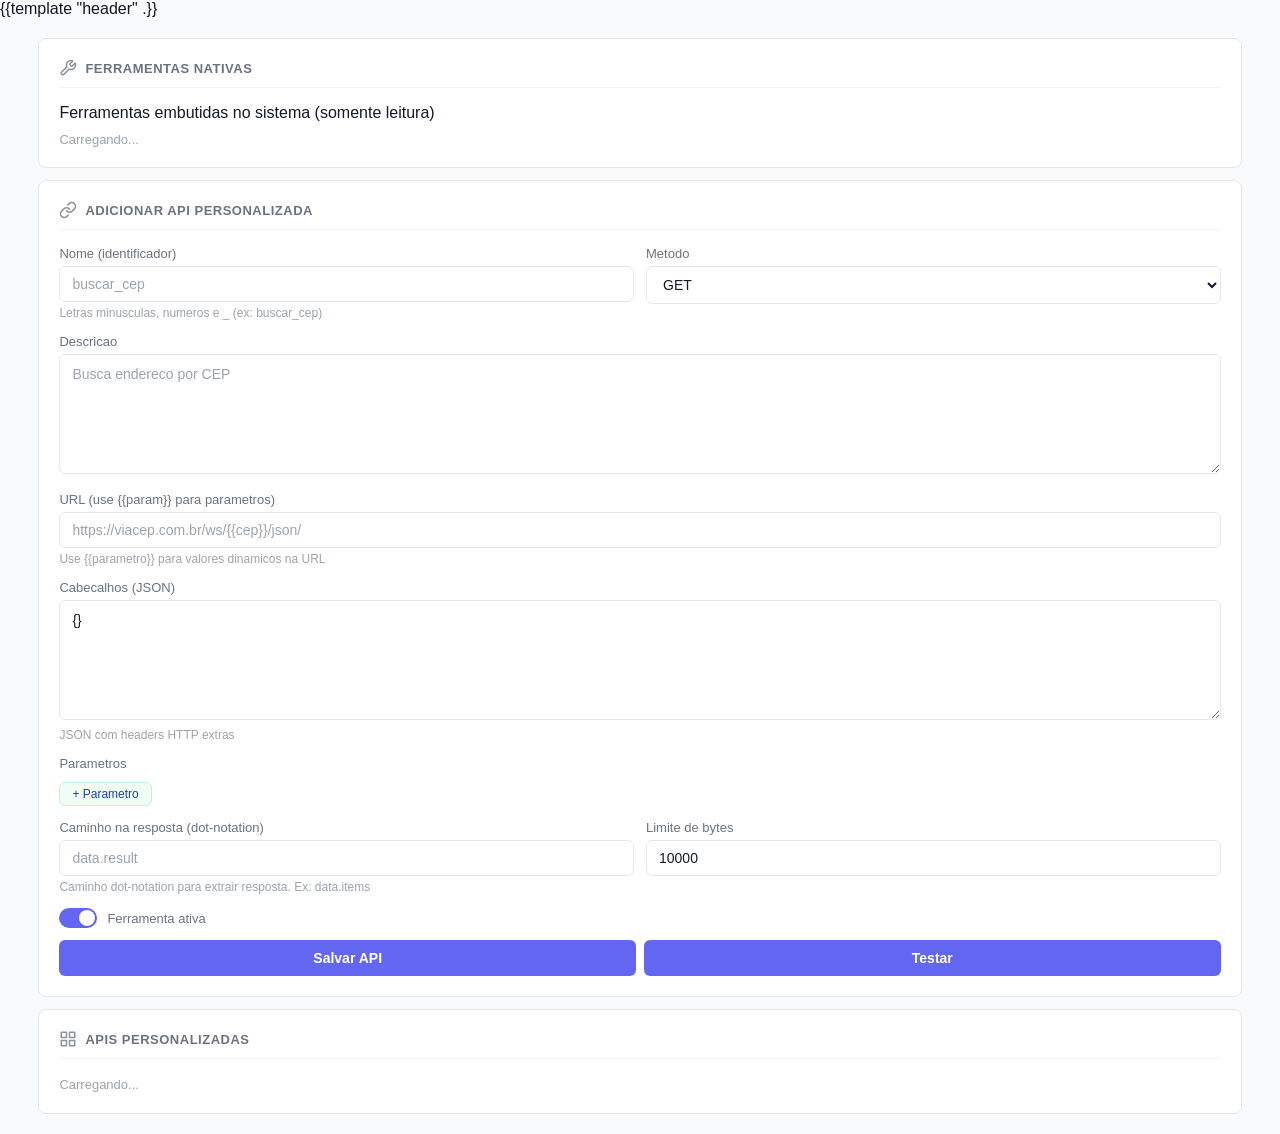
==== commit 6a006e6c: "redesign: minimal flat theme replacing glassmorphism - Rewrite style.css: solid backgrounds, flat bu" ====
--- a/templates/ferramentas.html
+++ b/templates/ferramentas.html
@@ -5,12 +5,10 @@
 <meta name="viewport" content="width=device-width, initial-scale=1.0">
 <title>Ferramentas - Next</title>
 <link rel="icon" href="data:image/svg+xml,<svg xmlns='http://www.w3.org/2000/svg' viewBox='0 0 100 100'><rect width='100' height='100' rx='20' fill='%231e293b'/><text x='50' y='72' font-size='60' font-family='system-ui' font-weight='700' fill='%233b82f6' text-anchor='middle'>N</text></svg>">
-<link rel="preconnect" href="https://fonts.googleapis.com">
-<link href="https://fonts.googleapis.com/css2?family=Inter:wght@400;500;600;700&display=swap" rel="stylesheet">
 <link rel="stylesheet" href="/static/style.css">
 <style>
-.badge{display:inline-block;padding:4px 10px;background:#f0fdf4;color:#1e40af;border:1px solid #bbf7d0;border-radius:6px;font-size:12px;font-weight:500;cursor:default;margin:3px 2px;}
-.badge:hover{background:#dcfce7;}
+.tool-badge{display:inline-block;padding:4px 10px;background:#f0fdf4;color:#1e40af;border:1px solid #bbf7d0;border-radius:6px;font-size:12px;font-weight:500;cursor:default;margin:3px 2px;}
+.tool-badge:hover{background:#dcfce7;}
 .tool-card{padding:14px 16px;margin-bottom:8px;background:#f9fafb;border-radius:8px;border:1px solid #e5e7eb;}
 .tool-card-header{display:flex;align-items:center;justify-content:space-between;flex-wrap:wrap;gap:6px;}
 .tool-card-info{display:flex;align-items:center;gap:6px;flex-wrap:wrap;}
@@ -27,30 +25,13 @@
 .btn-remove-param{padding:2px 8px;font-size:14px;background:#fef2f2;border:1px solid #fecaca;border-radius:6px;cursor:pointer;color:#991b1b;}
 .btn-edit{padding:4px 10px;font-size:11px;background:#f0f9ff;border:1px solid #bae6fd;border-radius:6px;cursor:pointer;color:#0369a1;}
 .btn-delete{padding:4px 10px;font-size:11px;background:#fef2f2;border:1px solid #fecaca;border-radius:6px;cursor:pointer;color:#991b1b;}
-.btn-test{background:linear-gradient(135deg,#6366f1,#818cf8);color:#fff;border:none;}
+.btn-test{background:#6366f1;color:#fff;border:none;} .btn-test:hover{background:#4f46e5;}
 .test-result{display:none;margin-top:10px;padding:10px;background:#f9fafb;border-radius:8px;border:1px solid #e5e7eb;font-size:13px;white-space:pre-wrap;max-height:200px;overflow-y:auto;}
 </style>
 </head>
 <body>
 
-<div class="header">
-  <h1>Ferramentas</h1>
-  <input type="checkbox" id="nav-toggle" style="display:none">
-  <label for="nav-toggle" class="nav-hamburger" aria-label="Menu de navegação"><span></span><span></span><span></span></label>
-  <div class="nav-links">
-    <a href="/conversas">Conversas</a>
-    <a href="/chat">Chat</a>
-    <a href="/agentes">Agentes</a>
-    <a href="/mcp-admin">MCP</a>
-    <a href="/databases">Databases</a>
-    <a href="/conhecimento">Conhecimento</a>
-    <a href="/relatorios">Relatórios</a>
-    <a href="/config">Config</a>
-    <a href="/logs">Logs</a>
-    <span id="auth-user" style="display:none"></span>
-    <a href="#" id="logout-link" style="display:none" onclick="doLogout();return false;">Sair</a>
-  </div>
-</div>
+{{template "header" .}}
 
 <div class="container">
 
@@ -134,10 +115,10 @@
       <label for="ct-enabled">Ferramenta ativa</label>
     </div>
 
-    <div style="display:flex;gap:8px;">
-      <button class="btn" id="save-btn" onclick="saveTool()" style="flex:1;">Salvar API</button>
-      <button class="btn btn-test" id="test-btn" onclick="testTool()" style="flex:1;">Testar</button>
-      <button class="btn btn-secondary" id="cancel-btn" onclick="cancelEdit()" style="display:none;">Cancelar</button>
+    <div class="btn-row">
+      <button class="btn" id="save-btn" onclick="saveTool()">Salvar API</button>
+      <button class="btn btn-test" id="test-btn" onclick="testTool()">Testar</button>
+      <button class="btn btn-secondary hidden" id="cancel-btn" onclick="cancelEdit()">Cancelar</button>
     </div>
 
     <div class="test-result" id="ct-test-result"></div>
@@ -158,42 +139,11 @@
 
 <div class="toast" id="toast"></div>
 
+<script src="/static/shared.js"></script>
 <script>
 let customTools = [];
 let editingId = null;
 let paramCount = 0;
-
-// --- Utility ---
-
-function esc(s) {
-  if (!s) return '';
-  const d = document.createElement('div');
-  d.textContent = s;
-  return d.innerHTML;
-}
-
-function toast(msg) {
-  const t = document.getElementById('toast');
-  t.textContent = msg;
-  t.classList.add('show');
-  setTimeout(() => t.classList.remove('show'), 3000);
-}
-
-async function apiFetch(url, opts) {
-  const r = await fetch(url, opts);
-  if (r.status === 401) { location.href = '/login'; return null; }
-  if (r.status === 403) { toast('Sem permissao'); return null; }
-  return r;
-}
-async function getError(r) {
-  try { const d = await r.json(); return d.error || 'Erro desconhecido'; }
-  catch(e) { return 'Erro desconhecido'; }
-}
-
-async function doLogout() {
-  await fetch('/api/logout', {method:'POST'});
-  location.href = '/login';
-}
 
 // --- Built-in tools ---
 
@@ -210,7 +160,7 @@
     }
     container.innerHTML = tools
       .sort((a, b) => a.name.localeCompare(b.name))
-      .map(t => `<span class="badge" title="${esc(t.description)}">${esc(t.name)}</span>`)
+      .map(t => `<span class="tool-badge" title="${esc(t.description)}">${esc(t.name)}</span>`)
       .join('');
   } catch(e) { console.error('load builtin tools:', e); }
 }
@@ -328,7 +278,7 @@
   document.getElementById('ct-test-result').style.display = 'none';
   document.getElementById('form-title').textContent = 'Adicionar API Personalizada';
   document.getElementById('save-btn').textContent = 'Salvar API';
-  document.getElementById('cancel-btn').style.display = 'none';
+  document.getElementById('cancel-btn').classList.add('hidden');
   paramCount = 0;
   updateBodyVisibility();
 }
@@ -401,7 +351,7 @@
   document.getElementById('ct-test-result').style.display = 'none';
   document.getElementById('form-title').textContent = 'Editar API Personalizada';
   document.getElementById('save-btn').textContent = 'Atualizar API';
-  document.getElementById('cancel-btn').style.display = 'inline-block';
+  document.getElementById('cancel-btn').classList.remove('hidden');
   updateBodyVisibility();
   document.getElementById('form-card').scrollIntoView({ behavior: 'smooth' });
 }
@@ -455,7 +405,7 @@
       document.getElementById('ct-edit-id').value = id;
       document.getElementById('form-title').textContent = 'Editar API Personalizada';
       document.getElementById('save-btn').textContent = 'Atualizar API';
-      document.getElementById('cancel-btn').style.display = 'inline-block';
+      document.getElementById('cancel-btn').classList.remove('hidden');
       await loadCustomTools();
       await loadBuiltinTools();
     } catch(e) { toast('Erro: ' + e.message); return; }
@@ -503,13 +453,7 @@
 loadBuiltinTools();
 loadCustomTools();
 
-fetch('/api/auth/status').then(r=>r.json()).then(d=>{
-  if(d.enabled&&d.user){
-    document.getElementById('auth-user').textContent=d.user.username;
-    document.getElementById('auth-user').style.display='';
-    document.getElementById('logout-link').style.display='';
-  }
-}).catch(()=>{});
+initAuth();
 </script>
 </body>
 </html>
--- a/static/style.css
+++ b/static/style.css
@@ -1,23 +1,44 @@
-/* Next — Glassmorphism Theme */
+/* Next — Minimal Theme (Linear/Notion inspired) */
+
+/* Self-hosted Inter font */
+@font-face {
+  font-family: 'Inter';
+  font-style: normal;
+  font-weight: 400 700;
+  font-display: swap;
+  src: url('/static/fonts/inter-latin-ext.woff2') format('woff2');
+  unicode-range: U+0100-02BA, U+02BD-02C5, U+02C7-02CC, U+02CE-02D7, U+02DD-02FF, U+0304, U+0308, U+0329, U+1D00-1D2B, U+1D6B-1D77, U+1D79-1D9A, U+1E00-1EFF, U+2020, U+20A0-20AB, U+20AD-20C0, U+2113, U+2C60-2C7F, U+A720-A7FF;
+}
+@font-face {
+  font-family: 'Inter';
+  font-style: normal;
+  font-weight: 400 700;
+  font-display: swap;
+  src: url('/static/fonts/inter-latin.woff2') format('woff2');
+  unicode-range: U+0000-00FF, U+0131, U+0152-0153, U+02BB-02BC, U+02C6, U+02DA, U+02DC, U+0304, U+0308, U+0329, U+2000-206F, U+20AC, U+2122, U+2191, U+2193, U+2212, U+2215, U+FEFF, U+FFFD;
+}
 
 :root {
-  /* Glassmorphism base */
-  --glass-bg: rgba(255, 255, 255, 0.85);
-  --glass-border: rgba(255, 255, 255, 0.3);
-  --glass-shadow: 0 8px 32px rgba(31, 38, 135, 0.12);
-  --glass-blur: blur(12px);
-
-  /* Background */
-  --bg-gradient: #f1f5f9;
-
-  /* Cores */
-  --slate-800: #1e293b;
-  --slate-700: #334155;
-  --text-primary: #0f172a;
-  --text-secondary: #475569;
-  --text-muted: #94a3b8;
+  /* Backgrounds */
+  --bg-page: #f9fafb;
+  --bg-card: #ffffff;
+
+  /* Borders */
+  --border-color: #e5e7eb;
+  --border-subtle: #f3f4f6;
+
+  /* Text */
+  --text-primary: #111827;
+  --text-secondary: #6b7280;
+  --text-muted: #9ca3af;
+
+  /* Accent */
   --accent: #6366f1;
+  --accent-hover: #4f46e5;
   --accent-light: #818cf8;
+  --accent-subtle: rgba(99,102,241,0.08);
+
+  /* Semantic */
   --success: #10b981;
   --danger: #ef4444;
   --warning: #f59e0b;
@@ -28,14 +49,17 @@
 
   /* Shadows */
   --shadow-sm: 0 1px 2px rgba(0,0,0,0.04);
-  --shadow-md: 0 4px 16px rgba(0,0,0,0.06);
-  --shadow-lg: 0 8px 32px rgba(31,38,135,0.12);
+  --shadow-md: 0 2px 8px rgba(0,0,0,0.06);
 
   /* Border radius */
-  --radius-sm: 8px;
-  --radius-md: 12px;
-  --radius-lg: 16px;
-  --radius-xl: 20px;
+  --radius-sm: 6px;
+  --radius-md: 8px;
+  --radius-lg: 12px;
+
+  /* Compat aliases */
+  --slate-800: #111827;
+  --slate-700: #374151;
+  --radius-xl: 12px;
 
   --ease: cubic-bezier(0.4, 0, 0.2, 1);
 }
@@ -43,12 +67,11 @@
 /* ==================== Reset + Base ==================== */
 * { margin: 0; padding: 0; box-sizing: border-box; }
 
-::selection { background: rgba(99,102,241,0.2); }
+::selection { background: rgba(99,102,241,0.15); }
 
 body {
   font-family: 'Inter', -apple-system, BlinkMacSystemFont, 'Segoe UI', Roboto, sans-serif;
-  background: var(--bg-gradient);
-  background-attachment: fixed;
+  background: var(--bg-page);
   color: var(--text-primary);
   min-height: 100vh;
   overflow-x: hidden;
@@ -59,54 +82,54 @@
 /* ==================== Scrollbar ==================== */
 ::-webkit-scrollbar { width: 6px; height: 6px; }
 ::-webkit-scrollbar-track { background: transparent; }
-::-webkit-scrollbar-thumb { background: rgba(0,0,0,0.12); border-radius: 3px; }
-::-webkit-scrollbar-thumb:hover { background: rgba(0,0,0,0.2); }
+::-webkit-scrollbar-thumb { background: rgba(0,0,0,0.1); border-radius: 3px; }
+::-webkit-scrollbar-thumb:hover { background: rgba(0,0,0,0.18); }
 
 /* ==================== Header ==================== */
 .header {
-  backdrop-filter: var(--glass-blur);
-  -webkit-backdrop-filter: var(--glass-blur);
-  background: var(--glass-bg);
+  background: var(--bg-card);
   color: var(--text-primary);
-  padding: 18px 28px;
+  padding: 14px 24px;
   display: flex;
   justify-content: space-between;
   align-items: center;
-  box-shadow: var(--shadow-md);
   position: sticky;
   top: 0;
   z-index: 50;
-  border-bottom: 1px solid var(--glass-border);
+  border-bottom: 1px solid var(--border-color);
 }
 .header h1 {
-  font-size: 22px;
+  font-size: 18px;
   font-weight: 700;
   letter-spacing: -0.3px;
-  color: var(--slate-800);
+  color: var(--text-primary);
 }
 
 /* ==================== Nav links ==================== */
-.nav-links { display: flex; gap: 6px; align-items: center; }
+.nav-links { display: flex; gap: 2px; align-items: center; }
 .nav-links a {
   color: var(--text-secondary);
   text-decoration: none;
   font-size: 13px;
   font-weight: 500;
-  padding: 7px 16px;
-  border-radius: var(--radius-xl);
-  background: rgba(99,102,241,0.08);
-  border: 1px solid rgba(99,102,241,0.12);
-  transition: all 0.2s var(--ease);
+  padding: 6px 12px;
+  border-radius: var(--radius-sm);
+  border: none;
+  background: none;
+  transition: color 0.15s var(--ease), background 0.15s var(--ease);
 }
 .nav-links a:hover {
-  background: var(--accent);
-  color: white;
-  border-color: var(--accent);
-  transform: translateY(-1px);
-}
-#auth-user { color: var(--text-muted); font-size: 12px; padding: 7px 0; }
-#logout-link { background: rgba(0,0,0,0.04); color: var(--danger); border-color: rgba(239,68,68,0.15); }
-#logout-link:hover { background: var(--danger); color: white; }
+  color: var(--text-primary);
+  background: var(--border-subtle);
+}
+.nav-links a.active {
+  color: var(--accent);
+  background: var(--accent-subtle);
+  font-weight: 600;
+}
+#auth-user { color: var(--text-muted); font-size: 12px; padding: 6px 4px; }
+#logout-link { color: var(--danger); background: none; }
+#logout-link:hover { background: rgba(239,68,68,0.06); color: var(--danger); }
 
 /* Hamburger menu */
 .nav-hamburger {
@@ -118,94 +141,86 @@
 }
 .nav-hamburger span {
   display: block;
-  width: 20px;
+  width: 18px;
   height: 2px;
-  background: var(--slate-800);
+  background: var(--text-secondary);
   border-radius: 1px;
   transition: all 0.2s var(--ease);
 }
 
 /* ==================== Container ==================== */
 .container {
-  margin: 24px auto;
-  padding: 0 clamp(20px, 3vw, 48px);
-}
-
-/* ==================== Cards (glassmorphism) ==================== */
+  margin: 20px auto;
+  padding: 0 clamp(16px, 3vw, 48px);
+}
+
+/* ==================== Cards ==================== */
 .card {
-  background: var(--glass-bg);
-  backdrop-filter: var(--glass-blur);
-  -webkit-backdrop-filter: var(--glass-blur);
-  border: 1px solid var(--glass-border);
-  border-radius: var(--radius-lg);
-  padding: 24px;
+  background: var(--bg-card);
+  border: 1px solid var(--border-color);
+  border-radius: var(--radius-md);
+  padding: 20px;
+  margin-bottom: 12px;
+  transition: box-shadow 0.2s var(--ease);
+}
+.card:hover {
+  box-shadow: var(--shadow-md);
+}
+.card h2 {
+  font-size: 13px;
+  color: var(--text-secondary);
   margin-bottom: 16px;
-  box-shadow: var(--glass-shadow);
-  transition: box-shadow 0.2s var(--ease), transform 0.2s var(--ease);
-}
-.card:hover {
-  box-shadow: 0 12px 40px rgba(31,38,135,0.16);
-}
-.card h2 {
-  font-size: 14px;
-  color: var(--slate-800);
-  margin-bottom: 18px;
   padding-bottom: 10px;
-  border-bottom: 1px solid rgba(0,0,0,0.06);
+  border-bottom: 1px solid var(--border-subtle);
   text-transform: uppercase;
-  letter-spacing: 0.6px;
-  font-weight: 700;
+  letter-spacing: 0.5px;
+  font-weight: 600;
   display: flex;
   align-items: center;
   gap: 8px;
 }
-.card h2 svg { flex-shrink: 0; }
+.card h2 svg { flex-shrink: 0; opacity: 0.5; }
 
 /* ==================== Form fields ==================== */
-.field { margin-bottom: 16px; }
+.field { margin-bottom: 14px; }
 .field label {
   display: block;
-  font-size: 12px;
+  font-size: 13px;
   color: var(--text-secondary);
-  margin-bottom: 6px;
-  font-weight: 600;
-  text-transform: uppercase;
-  letter-spacing: 0.4px;
+  margin-bottom: 5px;
+  font-weight: 500;
 }
 .field input, .field textarea, .field select {
   width: 100%;
-  padding: 10px 14px;
-  border: 1px solid rgba(0,0,0,0.08);
+  padding: 9px 12px;
+  border: 1px solid var(--border-color);
   border-radius: var(--radius-sm);
   font-size: 14px;
   font-family: inherit;
   color: var(--text-primary);
-  background: rgba(255,255,255,0.5);
-  backdrop-filter: blur(4px);
-  -webkit-backdrop-filter: blur(4px);
-  transition: all 0.2s var(--ease);
+  background: var(--bg-card);
+  transition: border-color 0.15s var(--ease), box-shadow 0.15s var(--ease);
 }
 .field input:focus, .field textarea:focus, .field select:focus {
   outline: none;
   border-color: var(--accent);
-  background: rgba(255,255,255,0.8);
-  box-shadow: 0 0 0 3px rgba(99,102,241,0.15);
+  box-shadow: 0 0 0 2px var(--accent-subtle);
 }
 .field input::placeholder, .field textarea::placeholder { color: var(--text-muted); }
 .field textarea { min-height: 120px; resize: vertical; line-height: 1.5; }
-.field .hint { font-size: 11px; color: var(--text-muted); margin-top: 4px; }
+.field .hint { font-size: 12px; color: var(--text-muted); margin-top: 4px; }
 .field-row { display: flex; gap: 12px; }
 .field-row .field { flex: 1; }
 
 /* ==================== Form Sections ==================== */
 .form-section {
-  border-left: 3px solid rgba(99,102,241,0.2);
+  border-left: 2px solid var(--border-color);
   padding-left: 16px;
   margin-bottom: 20px;
 }
 .form-section-title {
   font-size: 11px;
-  font-weight: 700;
+  font-weight: 600;
   text-transform: uppercase;
   letter-spacing: 0.5px;
   color: var(--text-muted);
@@ -221,8 +236,8 @@
   display: none;
   position: absolute;
   right: 0; top: 100%;
-  background: white;
-  border: 1px solid rgba(0,0,0,0.08);
+  background: var(--bg-card);
+  border: 1px solid var(--border-color);
   border-radius: var(--radius-sm);
   box-shadow: var(--shadow-md);
   z-index: 10;
@@ -233,11 +248,11 @@
 .btn-actions-menu .actions-dropdown button {
   display: block; width: 100%; text-align: left;
   padding: 8px 12px; border: none; background: none;
-  font-size: 12px; cursor: pointer; border-radius: 4px;
+  font-size: 13px; cursor: pointer; border-radius: 4px;
   color: var(--text-secondary);
 }
 .btn-actions-menu .actions-dropdown button:hover {
-  background: rgba(99,102,241,0.06);
+  background: var(--border-subtle);
   color: var(--text-primary);
 }
 .btn-actions-menu .actions-dropdown button.danger { color: var(--danger); }
@@ -249,22 +264,19 @@
 }
 .toolbar input[type="text"] {
   flex: 1; min-width: 0;
-  padding: 10px 14px;
-  border: 1.5px solid rgba(0,0,0,0.08);
+  padding: 9px 12px;
+  border: 1px solid var(--border-color);
   border-radius: var(--radius-sm);
   font-size: 14px;
   font-family: inherit;
   color: var(--text-primary);
-  background: rgba(255,255,255,0.5);
-  backdrop-filter: blur(4px);
-  -webkit-backdrop-filter: blur(4px);
-  transition: all 0.2s var(--ease);
+  background: var(--bg-card);
+  transition: border-color 0.15s var(--ease), box-shadow 0.15s var(--ease);
 }
 .toolbar input[type="text"]:focus {
   outline: none;
   border-color: var(--accent);
-  background: rgba(255,255,255,0.8);
-  box-shadow: 0 0 0 3px rgba(99,102,241,0.15);
+  box-shadow: 0 0 0 2px var(--accent-subtle);
 }
 .toolbar-actions { display: flex; gap: 6px; flex-wrap: wrap; }
 
@@ -279,44 +291,37 @@
 
 /* ==================== Buttons ==================== */
 .btn {
-  background: linear-gradient(135deg, var(--accent), var(--accent-light));
+  background: var(--accent);
   color: white;
   border: none;
-  padding: 13px 24px;
-  border-radius: var(--radius-sm);
-  font-size: 15px;
+  padding: 10px 20px;
+  border-radius: var(--radius-sm);
+  font-size: 14px;
   cursor: pointer;
   width: 100%;
   font-weight: 600;
-  transition: all 0.2s var(--ease);
-  letter-spacing: 0.2px;
-  box-shadow: 0 2px 8px rgba(99,102,241,0.25);
+  transition: background 0.15s var(--ease);
 }
 .btn:hover {
-  transform: translateY(-1px);
-  box-shadow: 0 4px 16px rgba(99,102,241,0.35);
-}
-.btn:active { transform: translateY(0); }
+  background: var(--accent-hover);
+}
+.btn:active { opacity: 0.9; }
 .btn:disabled {
   background: var(--text-muted);
   cursor: not-allowed;
-  transform: none;
-  box-shadow: none;
-}
-.btn-sm { padding: 6px 14px; font-size: 12px; width: auto; }
-.btn-whatsapp { background: linear-gradient(135deg, #25d366, #20bd5a); box-shadow: 0 2px 8px rgba(37,211,102,0.25); }
-.btn-whatsapp:hover { box-shadow: 0 4px 16px rgba(37,211,102,0.35); }
-.btn-danger { background: linear-gradient(135deg, #dc2626, #ef4444); box-shadow: 0 2px 8px rgba(220,38,38,0.25); }
-.btn-danger:hover { box-shadow: 0 4px 16px rgba(220,38,38,0.35); }
+}
+.btn-sm { padding: 6px 12px; font-size: 13px; width: auto; }
+.btn-whatsapp { background: #25d366; }
+.btn-whatsapp:hover { background: #1fb855; }
+.btn-danger { background: var(--danger); }
+.btn-danger:hover { background: #dc2626; }
 .btn-secondary {
-  background: rgba(255,255,255,0.6);
+  background: var(--bg-card);
   color: var(--text-secondary);
-  border: 1px solid rgba(0,0,0,0.08);
-  box-shadow: var(--shadow-sm);
+  border: 1px solid var(--border-color);
 }
 .btn-secondary:hover {
-  background: rgba(255,255,255,0.9);
-  box-shadow: var(--shadow-md);
+  background: var(--bg-page);
 }
 
 /* ==================== Status ==================== */
@@ -324,161 +329,149 @@
   display: flex;
   align-items: center;
   gap: 10px;
-  padding: 14px 18px;
-  border-radius: var(--radius-md);
+  padding: 12px 16px;
+  border-radius: var(--radius-sm);
   font-size: 14px;
   font-weight: 500;
-  transition: all 0.3s var(--ease);
-}
-.status.connected { background: rgba(16,185,129,0.1); color: #065f46; border: 1px solid rgba(16,185,129,0.2); }
-.status.disconnected { background: rgba(245,158,11,0.1); color: #92400e; border: 1px solid rgba(245,158,11,0.2); }
-.status .dot { width: 10px; height: 10px; border-radius: 50%; flex-shrink: 0; }
-.status.connected .dot { background: var(--success); box-shadow: 0 0 8px rgba(16,185,129,0.5); animation: pulse 2s infinite; }
+  transition: all 0.2s var(--ease);
+}
+.status.connected { background: rgba(16,185,129,0.08); color: #065f46; border: 1px solid rgba(16,185,129,0.15); }
+.status.disconnected { background: rgba(245,158,11,0.08); color: #92400e; border: 1px solid rgba(245,158,11,0.15); }
+.status .dot { width: 8px; height: 8px; border-radius: 50%; flex-shrink: 0; }
+.status.connected .dot { background: var(--success); animation: pulse 2s infinite; }
 .status.disconnected .dot { background: var(--warning); }
 @keyframes pulse {
-  0%, 100% { box-shadow: 0 0 4px rgba(16,185,129,0.4); }
-  50% { box-shadow: 0 0 12px rgba(16,185,129,0.7); }
+  0%, 100% { box-shadow: 0 0 0 0 rgba(16,185,129,0.4); }
+  50% { box-shadow: 0 0 0 4px rgba(16,185,129,0); }
 }
 
 /* ==================== Tables ==================== */
 .table-wrap {
-  background: var(--glass-bg);
-  backdrop-filter: var(--glass-blur);
-  -webkit-backdrop-filter: var(--glass-blur);
-  border: 1px solid var(--glass-border);
-  border-radius: var(--radius-lg);
+  background: var(--bg-card);
+  border: 1px solid var(--border-color);
+  border-radius: var(--radius-md);
   overflow-x: auto;
   overflow-y: auto;
   max-height: calc(100vh - 280px);
-  box-shadow: var(--glass-shadow);
 }
 table { width: 100%; border-collapse: collapse; }
 th {
-  background: rgba(255,255,255,0.4);
+  background: var(--bg-page);
   text-align: left;
-  padding: 12px 16px;
-  font-size: 11px;
+  padding: 10px 16px;
+  font-size: 12px;
   color: var(--text-secondary);
-  border-bottom: 1px solid rgba(0,0,0,0.06);
-  text-transform: uppercase;
-  letter-spacing: 0.5px;
-  font-weight: 700;
+  border-bottom: 1px solid var(--border-color);
+  font-weight: 600;
   position: sticky;
   top: 0;
   z-index: 1;
 }
 td {
   padding: 10px 16px;
-  border-bottom: 1px solid rgba(0,0,0,0.04);
+  border-bottom: 1px solid var(--border-subtle);
   font-size: 13px;
   vertical-align: middle;
 }
-tr { transition: background 0.15s var(--ease); }
-tr:hover { background: rgba(99,102,241,0.04); }
+tr { transition: background 0.1s var(--ease); }
+tr:hover { background: var(--accent-subtle); }
 tr:last-child td { border-bottom: none; }
 
 /* ==================== Tabs ==================== */
 .tabs {
   display: flex;
-  gap: 4px;
-  background: var(--glass-bg);
-  backdrop-filter: var(--glass-blur);
-  -webkit-backdrop-filter: var(--glass-blur);
-  border: 1px solid var(--glass-border);
-  border-radius: var(--radius-lg);
-  padding: 6px;
+  gap: 0;
+  background: var(--bg-card);
+  border: 1px solid var(--border-color);
+  border-radius: var(--radius-md);
+  padding: 4px;
   margin-bottom: 16px;
-  box-shadow: var(--glass-shadow);
   overflow-x: auto;
 }
 .tab-btn {
-  padding: 10px 18px;
+  padding: 8px 16px;
   border: none;
   background: transparent;
   border-radius: var(--radius-sm);
   font-size: 13px;
-  font-weight: 600;
+  font-weight: 500;
   color: var(--text-secondary);
   cursor: pointer;
-  transition: all 0.2s var(--ease);
+  transition: all 0.15s var(--ease);
   white-space: nowrap;
   font-family: inherit;
 }
-.tab-btn:hover { background: rgba(99,102,241,0.08); color: var(--text-primary); }
-.tab-btn.active { background: var(--accent); color: white; box-shadow: 0 2px 8px rgba(99,102,241,0.3); }
+.tab-btn:hover { color: var(--text-primary); background: var(--border-subtle); }
+.tab-btn.active { background: var(--accent); color: white; }
 .tab-panel { display: none; }
 .tab-panel.active { display: block; }
 
 /* ==================== Toggle switch ==================== */
-.toggle { display: flex; align-items: center; gap: 12px; margin-bottom: 14px; }
+.toggle { display: flex; align-items: center; gap: 10px; margin-bottom: 14px; }
 .toggle input[type="checkbox"] {
-  width: 44px; height: 24px;
+  width: 38px; height: 20px;
   appearance: none; -webkit-appearance: none;
-  background: #b0b7c3;
-  border-radius: 12px;
-  position: relative;
-  cursor: pointer;
-  transition: background 0.3s var(--ease), box-shadow 0.3s var(--ease);
-  flex-shrink: 0;
-  border: 1px solid rgba(0,0,0,0.1);
-}
-.toggle input[type="checkbox"]:checked { background: var(--accent); border-color: var(--accent); box-shadow: 0 0 0 2px rgba(99,102,241,0.2); }
-.toggle input[type="checkbox"]::before {
-  content: '';
-  position: absolute;
-  width: 20px; height: 20px;
-  border-radius: 50%;
-  background: white;
-  top: 2px; left: 2px;
-  transition: transform 0.3s var(--ease);
-  box-shadow: 0 1px 3px rgba(0,0,0,0.2);
-}
-.toggle input[type="checkbox"]:checked::before { transform: translateX(20px); }
-.toggle label { font-size: 13px; color: var(--text-secondary); cursor: pointer; }
-
-.toggle-sm input[type="checkbox"] {
-  width: 36px; height: 20px;
-  appearance: none; -webkit-appearance: none;
-  background: #b0b7c3;
+  background: #d1d5db;
   border-radius: 10px;
   position: relative;
   cursor: pointer;
-  transition: background 0.3s var(--ease), box-shadow 0.3s var(--ease);
+  transition: background 0.2s var(--ease);
   flex-shrink: 0;
-  border: 1px solid rgba(0,0,0,0.1);
-}
-.toggle-sm input[type="checkbox"]:checked { background: var(--accent); border-color: var(--accent); box-shadow: 0 0 0 2px rgba(99,102,241,0.2); }
-.toggle-sm input[type="checkbox"]::before {
+  border: none;
+}
+.toggle input[type="checkbox"]:checked { background: var(--accent); }
+.toggle input[type="checkbox"]::before {
   content: '';
   position: absolute;
   width: 16px; height: 16px;
   border-radius: 50%;
   background: white;
   top: 2px; left: 2px;
-  transition: transform 0.3s var(--ease);
-  box-shadow: 0 1px 3px rgba(0,0,0,0.2);
-}
-.toggle-sm input[type="checkbox"]:checked::before { transform: translateX(16px); }
+  transition: transform 0.2s var(--ease);
+  box-shadow: 0 1px 2px rgba(0,0,0,0.15);
+}
+.toggle input[type="checkbox"]:checked::before { transform: translateX(18px); }
+.toggle label { font-size: 13px; color: var(--text-secondary); cursor: pointer; }
+
+.toggle-sm input[type="checkbox"] {
+  width: 32px; height: 18px;
+  appearance: none; -webkit-appearance: none;
+  background: #d1d5db;
+  border-radius: 9px;
+  position: relative;
+  cursor: pointer;
+  transition: background 0.2s var(--ease);
+  flex-shrink: 0;
+  border: none;
+}
+.toggle-sm input[type="checkbox"]:checked { background: var(--accent); }
+.toggle-sm input[type="checkbox"]::before {
+  content: '';
+  position: absolute;
+  width: 14px; height: 14px;
+  border-radius: 50%;
+  background: white;
+  top: 2px; left: 2px;
+  transition: transform 0.2s var(--ease);
+  box-shadow: 0 1px 2px rgba(0,0,0,0.15);
+}
+.toggle-sm input[type="checkbox"]:checked::before { transform: translateX(14px); }
 
 /* ==================== Toast ==================== */
 .toast {
   position: fixed;
   bottom: 24px;
   right: 24px;
-  background: rgba(15,23,42,0.85);
-  backdrop-filter: var(--glass-blur);
-  -webkit-backdrop-filter: var(--glass-blur);
+  background: #1f2937;
   color: white;
-  padding: 14px 22px;
-  border-radius: var(--radius-md);
+  padding: 12px 20px;
+  border-radius: var(--radius-sm);
   font-size: 14px;
   font-weight: 500;
   opacity: 0;
-  transition: all 0.3s var(--ease);
+  transition: opacity 0.2s var(--ease), transform 0.2s var(--ease);
   z-index: 100;
-  box-shadow: 0 8px 32px rgba(0,0,0,0.2);
   transform: translateY(8px);
-  border: 1px solid rgba(255,255,255,0.1);
 }
 .toast.show { opacity: 1; transform: translateY(0); }
 
@@ -488,10 +481,28 @@
   padding: 2px 8px;
   border-radius: 4px;
   font-size: 11px;
-  background: rgba(99,102,241,0.12);
+  background: var(--accent-subtle);
   color: var(--accent);
   margin-right: 4px;
 }
+
+/* ==================== Badges (shared) ==================== */
+.badge { display: inline-block; padding: 2px 8px; border-radius: 4px; font-size: 10px; font-weight: 600; }
+.badge-default { background: #fbbf24; color: #78350f; }
+.badge-on, .badge-ok { background: #dcfce7; color: #166534; }
+.badge-off, .badge-err { background: #fef2f2; color: #991b1b; }
+.badge-model, .badge-info { background: #dbeafe; color: #1e40af; }
+.badge-url, .badge-tools { background: #fef3c7; color: #92400e; }
+.badge-chain, .badge-rag { background: #e0e7ff; color: #3730a3; }
+
+/* ==================== Utilities ==================== */
+.hidden { display: none !important; }
+.btn-row { display: flex; gap: 8px; }
+.btn-row .btn { width: auto; flex: 1; }
+.mt-2 { margin-top: 8px; }
+.mt-3 { margin-top: 12px; }
+.mb-2 { margin-bottom: 8px; }
+.mb-3 { margin-bottom: 12px; }
 
 /* ==================== Search bar ==================== */
 .search-bar {
@@ -501,20 +512,17 @@
 }
 .search-bar input {
   flex: 1;
-  padding: 10px 16px;
-  border: 1px solid rgba(0,0,0,0.08);
-  border-radius: var(--radius-sm);
-  font-size: 14px;
-  background: rgba(255,255,255,0.5);
-  backdrop-filter: blur(4px);
-  -webkit-backdrop-filter: blur(4px);
-  transition: all 0.2s var(--ease);
+  padding: 9px 14px;
+  border: 1px solid var(--border-color);
+  border-radius: var(--radius-sm);
+  font-size: 14px;
+  background: var(--bg-card);
+  transition: border-color 0.15s var(--ease), box-shadow 0.15s var(--ease);
 }
 .search-bar input:focus {
   outline: none;
   border-color: var(--accent);
-  background: rgba(255,255,255,0.8);
-  box-shadow: 0 0 0 3px rgba(99,102,241,0.15);
+  box-shadow: 0 0 0 2px var(--accent-subtle);
 }
 
 /* ==================== Empty state ==================== */
@@ -522,26 +530,22 @@
   text-align: center;
   padding: 48px;
   color: var(--text-muted);
-  font-size: 15px;
+  font-size: 14px;
 }
 
 /* ==================== Modal ==================== */
 .modal-overlay {
   position: fixed;
   top: 0; left: 0; right: 0; bottom: 0;
-  background: rgba(0,0,0,0.4);
-  backdrop-filter: blur(4px);
-  -webkit-backdrop-filter: blur(4px);
+  background: rgba(0,0,0,0.5);
   z-index: 200;
   display: flex;
   align-items: center;
   justify-content: center;
 }
 .modal-box {
-  background: var(--glass-bg);
-  backdrop-filter: var(--glass-blur);
-  -webkit-backdrop-filter: var(--glass-blur);
-  border: 1px solid var(--glass-border);
+  background: var(--bg-card);
+  border: 1px solid var(--border-color);
   border-radius: var(--radius-lg);
   padding: 24px;
   max-width: 640px;
@@ -549,21 +553,21 @@
   max-height: 80vh;
   display: flex;
   flex-direction: column;
-  box-shadow: 0 16px 48px rgba(0,0,0,0.2);
-}
-.modal-box h3 { font-size: 16px; margin-bottom: 12px; color: var(--slate-800); }
+  box-shadow: 0 8px 32px rgba(0,0,0,0.12);
+}
+.modal-box h3 { font-size: 16px; margin-bottom: 12px; color: var(--text-primary); }
 .modal-box pre {
   flex: 1;
   overflow: auto;
-  background: rgba(255,255,255,0.5);
-  border: 1px solid rgba(0,0,0,0.06);
+  background: var(--bg-page);
+  border: 1px solid var(--border-color);
   border-radius: var(--radius-sm);
   padding: 14px;
   font-size: 13px;
   line-height: 1.6;
   white-space: pre-wrap;
   word-break: break-word;
-  color: #374151;
+  color: var(--text-primary);
 }
 .modal-box .btn { margin-top: 14px; align-self: flex-end; width: auto; }
 
@@ -578,112 +582,95 @@
   display: flex; gap: 10px; margin-bottom: 16px; flex-wrap: wrap; align-items: center;
 }
 .filters select, .filters input {
-  padding: 9px 14px;
-  border: 1px solid rgba(0,0,0,0.08);
-  border-radius: var(--radius-sm);
-  font-size: 14px;
-  background: rgba(255,255,255,0.5);
-  backdrop-filter: blur(4px);
-  -webkit-backdrop-filter: blur(4px);
+  padding: 8px 12px;
+  border: 1px solid var(--border-color);
+  border-radius: var(--radius-sm);
+  font-size: 14px;
+  background: var(--bg-card);
   color: var(--text-primary);
-  transition: all 0.2s var(--ease);
+  transition: border-color 0.15s var(--ease);
 }
 .filters select:focus, .filters input:focus {
   outline: none;
   border-color: var(--accent);
-  box-shadow: 0 0 0 3px rgba(99,102,241,0.15);
+  box-shadow: 0 0 0 2px var(--accent-subtle);
 }
 .filters input::placeholder { color: var(--text-muted); }
 .filters button {
-  padding: 9px 20px;
-  background: linear-gradient(135deg, var(--accent), var(--accent-light));
+  padding: 8px 18px;
+  background: var(--accent);
   color: white;
   border: none;
   border-radius: var(--radius-sm);
   cursor: pointer;
   font-size: 14px;
   font-weight: 600;
-  transition: all 0.2s var(--ease);
-  box-shadow: 0 2px 8px rgba(99,102,241,0.25);
-}
-.filters button:hover {
-  transform: translateY(-1px);
-  box-shadow: 0 4px 16px rgba(99,102,241,0.35);
-}
+  transition: background 0.15s var(--ease);
+}
+.filters button:hover { background: var(--accent-hover); }
 
 /* ==================== Log event badges ==================== */
 .event-badge {
   display: inline-block;
-  padding: 3px 10px;
-  border-radius: 6px;
+  padding: 2px 8px;
+  border-radius: 4px;
   font-size: 11px;
   font-weight: 600;
-  letter-spacing: 0.2px;
-}
-.event-badge.main_whatsapp_msg_received { background: rgba(59,130,246,0.12); color: #1e40af; }
-.event-badge.main_debounce_fire { background: rgba(20,184,166,0.12); color: #115e59; }
-.event-badge.pipeline_msg_sent { background: rgba(16,185,129,0.12); color: #065f46; }
-.event-badge.pipeline_ai_request { background: rgba(139,92,246,0.12); color: #5b21b6; }
-.event-badge.pipeline_ai_response { background: rgba(99,102,241,0.12); color: #3730a3; }
-.event-badge.pipeline_session_new { background: rgba(251,146,60,0.12); color: #9a3412; }
-.event-badge.pipeline_session_summarized { background: rgba(236,72,153,0.12); color: #9d174d; }
-.event-badge.pipeline_guardrail_blocked { background: rgba(239,68,68,0.12); color: #991b1b; }
-.event-badge.pipeline_rag_search { background: rgba(245,158,11,0.12); color: #92400e; }
-.event-badge.pipeline_rag_empty_context { background: rgba(245,158,11,0.12); color: #92400e; }
-.event-badge.pipeline_context_compacted { background: rgba(245,158,11,0.12); color: #92400e; }
-.event-badge.pipeline_agent_chain { background: rgba(139,92,246,0.12); color: #5b21b6; }
-.event-badge.ai_llm_request { background: rgba(139,92,246,0.12); color: #5b21b6; }
-.event-badge.ai_llm_response { background: rgba(99,102,241,0.12); color: #3730a3; }
-.event-badge.ai_tool_call { background: rgba(20,184,166,0.12); color: #115e59; }
-.event-badge.ai_tool_result { background: rgba(20,184,166,0.12); color: #115e59; }
-.event-badge.tools_tool_execute { background: rgba(20,184,166,0.12); color: #115e59; }
-.event-badge.tools_tool_execute_result { background: rgba(20,184,166,0.12); color: #115e59; }
-.event-badge.tools_scheduled_sent { background: rgba(16,185,129,0.12); color: #065f46; }
-.event-badge.tools_mcp_connect_error { background: rgba(239,68,68,0.12); color: #991b1b; }
-.event-badge.tools_extdb_connect_error { background: rgba(239,68,68,0.12); color: #991b1b; }
-.event-badge.web_config_saved { background: rgba(132,204,22,0.12); color: #3f6212; }
-.event-badge.web_whatsapp_logout { background: rgba(245,158,11,0.12); color: #92400e; }
-.event-badge.web_chat_cleared { background: rgba(132,204,22,0.12); color: #3f6212; }
-.event-badge.web_report_cleared { background: rgba(132,204,22,0.12); color: #3f6212; }
-.event-badge.error { background: rgba(239,68,68,0.12); color: #991b1b; }
-.event-badge.whatsapp_connected { background: rgba(16,185,129,0.12); color: #065f46; }
-.event-badge.whatsapp_disconnected { background: rgba(239,68,68,0.12); color: #991b1b; }
+}
+.event-badge.main_whatsapp_msg_received { background: rgba(59,130,246,0.1); color: #1e40af; }
+.event-badge.main_debounce_fire { background: rgba(20,184,166,0.1); color: #115e59; }
+.event-badge.pipeline_msg_sent { background: rgba(16,185,129,0.1); color: #065f46; }
+.event-badge.pipeline_ai_request { background: rgba(139,92,246,0.1); color: #5b21b6; }
+.event-badge.pipeline_ai_response { background: rgba(99,102,241,0.1); color: #3730a3; }
+.event-badge.pipeline_session_new { background: rgba(251,146,60,0.1); color: #9a3412; }
+.event-badge.pipeline_session_summarized { background: rgba(236,72,153,0.1); color: #9d174d; }
+.event-badge.pipeline_guardrail_blocked { background: rgba(239,68,68,0.1); color: #991b1b; }
+.event-badge.pipeline_rag_search, .event-badge.pipeline_rag_empty_context, .event-badge.pipeline_context_compacted { background: rgba(245,158,11,0.1); color: #92400e; }
+.event-badge.pipeline_agent_chain { background: rgba(139,92,246,0.1); color: #5b21b6; }
+.event-badge.ai_llm_request { background: rgba(139,92,246,0.1); color: #5b21b6; }
+.event-badge.ai_llm_response { background: rgba(99,102,241,0.1); color: #3730a3; }
+.event-badge.ai_tool_call, .event-badge.ai_tool_result, .event-badge.tools_tool_execute, .event-badge.tools_tool_execute_result { background: rgba(20,184,166,0.1); color: #115e59; }
+.event-badge.tools_scheduled_sent { background: rgba(16,185,129,0.1); color: #065f46; }
+.event-badge.tools_mcp_connect_error, .event-badge.tools_extdb_connect_error { background: rgba(239,68,68,0.1); color: #991b1b; }
+.event-badge.web_config_saved, .event-badge.web_chat_cleared, .event-badge.web_report_cleared { background: rgba(132,204,22,0.1); color: #3f6212; }
+.event-badge.web_whatsapp_logout { background: rgba(245,158,11,0.1); color: #92400e; }
+.event-badge.error { background: rgba(239,68,68,0.1); color: #991b1b; }
+.event-badge.whatsapp_connected { background: rgba(16,185,129,0.1); color: #065f46; }
+.event-badge.whatsapp_disconnected { background: rgba(239,68,68,0.1); color: #991b1b; }
 
 /* Log data cell */
-.data-cell { cursor: pointer; transition: background 0.15s var(--ease); border-radius: var(--radius-sm); }
-.data-cell:hover { background: rgba(99,102,241,0.06); }
+.data-cell { cursor: pointer; transition: background 0.1s var(--ease); border-radius: var(--radius-sm); }
+.data-cell:hover { background: var(--accent-subtle); }
 .data-cell .preview {
   font-family: 'SF Mono', Monaco, 'Cascadia Code', monospace;
   white-space: nowrap; overflow: hidden; text-overflow: ellipsis;
   max-width: 420px; color: var(--text-secondary); font-size: 12px;
   display: block;
 }
-.data-cell .expand-hint { font-size: 10px; color: var(--accent); margin-left: 6px; transition: transform 0.2s var(--ease); display: inline-block; }
-.data-cell:hover .expand-hint { transform: scale(1.2); }
+.data-cell .expand-hint { font-size: 10px; color: var(--accent); margin-left: 6px; transition: transform 0.15s var(--ease); display: inline-block; }
+.data-cell:hover .expand-hint { transform: scale(1.1); }
 .data-cell.expanded .expand-hint { transform: rotate(180deg); }
 .data-cell pre {
   display: none; margin-top: 8px;
-  background: rgba(255,255,255,0.5);
-  border: 1px solid rgba(0,0,0,0.06);
-  border-radius: var(--radius-sm);
-  padding: 12px 14px;
+  background: var(--bg-page);
+  border: 1px solid var(--border-color);
+  border-radius: var(--radius-sm);
+  padding: 12px;
   font-family: 'SF Mono', Monaco, 'Cascadia Code', monospace;
   font-size: 11px; white-space: pre-wrap; word-break: break-word;
   color: var(--text-primary); overflow-y: auto;
   line-height: 1.5;
 }
 .data-cell.expanded pre { display: block; }
-.data-cell.expanded .preview { color: var(--slate-700); font-weight: 600; }
+.data-cell.expanded .preview { color: var(--text-primary); font-weight: 600; }
 
 /* ==================== Banner (logs) ==================== */
 .banner {
-  background: rgba(255,251,235,0.8);
-  backdrop-filter: blur(4px);
-  -webkit-backdrop-filter: blur(4px);
-  border: 1px solid rgba(253,230,138,0.6);
+  background: #fffbeb;
+  border: 1px solid #fde68a;
   color: #92400e;
-  padding: 14px 18px;
-  border-radius: var(--radius-md);
+  padding: 12px 16px;
+  border-radius: var(--radius-sm);
   margin-bottom: 16px;
   font-size: 14px;
   font-weight: 500;
@@ -695,9 +682,9 @@
 .pii-grid .toggle {
   margin-bottom: 0;
   padding: 8px 12px;
-  background: rgba(255,255,255,0.4);
-  border-radius: var(--radius-sm);
-  border: 1px solid rgba(0,0,0,0.06);
+  background: var(--bg-page);
+  border-radius: var(--radius-sm);
+  border: 1px solid var(--border-subtle);
 }
 
 /* ==================== Content preview (conhecimento) ==================== */
@@ -708,9 +695,9 @@
 /* ==================== Error message (login) ==================== */
 .error-msg {
   display: none;
-  background: rgba(239,68,68,0.08);
+  background: rgba(239,68,68,0.06);
   color: #991b1b;
-  border: 1px solid rgba(239,68,68,0.2);
+  border: 1px solid rgba(239,68,68,0.15);
   padding: 10px 14px;
   border-radius: var(--radius-sm);
   font-size: 13px;
@@ -719,46 +706,40 @@
 
 /* ==================== Login card ==================== */
 .login-card {
-  background: var(--glass-bg);
-  backdrop-filter: var(--glass-blur);
-  -webkit-backdrop-filter: var(--glass-blur);
-  border: 1px solid var(--glass-border);
+  background: var(--bg-card);
+  border: 1px solid var(--border-color);
   border-radius: var(--radius-lg);
   padding: 40px 36px;
   width: 100%;
   max-width: 400px;
-  box-shadow: var(--glass-shadow);
+  box-shadow: var(--shadow-md);
   text-align: center;
 }
 .login-card .icon {
-  width: 56px; height: 56px;
-  background: linear-gradient(135deg, var(--accent), var(--accent-light));
-  border-radius: 50%;
+  width: 52px; height: 52px;
+  background: var(--accent);
+  border-radius: var(--radius-md);
   display: flex; align-items: center; justify-content: center;
   margin: 0 auto 16px;
-  box-shadow: 0 4px 16px rgba(99,102,241,0.3);
 }
 .login-card h2 { font-size: 18px; color: var(--text-primary); margin-bottom: 24px; font-weight: 600; }
 
-/* ==================== Relatórios page ==================== */
-.chips { display: flex; flex-wrap: wrap; gap: 8px; }
+/* ==================== Relatorios page ==================== */
+.chips { display: flex; flex-wrap: wrap; gap: 6px; }
 .chip {
-  background: var(--glass-bg);
-  backdrop-filter: blur(6px);
-  -webkit-backdrop-filter: blur(6px);
-  border: 1px solid var(--glass-border);
-  border-radius: var(--radius-xl);
-  padding: 8px 16px;
+  background: var(--bg-card);
+  border: 1px solid var(--border-color);
+  border-radius: var(--radius-sm);
+  padding: 8px 14px;
   font-size: 13px;
   cursor: pointer;
-  transition: all 0.2s var(--ease);
+  transition: all 0.15s var(--ease);
   color: var(--text-secondary);
 }
 .chip:hover {
   background: var(--accent);
   color: white;
   border-color: var(--accent);
-  box-shadow: 0 4px 12px rgba(99,102,241,0.3);
 }
 
 .chat-area {
@@ -769,33 +750,30 @@
 
 .report-card {
   position: relative;
-  background: var(--glass-bg);
-  backdrop-filter: var(--glass-blur);
-  -webkit-backdrop-filter: var(--glass-blur);
-  border: 1px solid var(--glass-border);
-  border-radius: var(--radius-lg);
+  background: var(--bg-card);
+  border: 1px solid var(--border-color);
+  border-radius: var(--radius-md);
   padding: 20px;
-  box-shadow: var(--glass-shadow);
 }
 .btn-card-print {
   position: absolute; top: 12px; right: 12px;
   padding: 4px 12px; font-size: 12px;
-  background: rgba(255,255,255,0.6);
+  background: var(--bg-page);
   color: var(--text-secondary);
-  border: 1px solid rgba(0,0,0,0.08);
+  border: 1px solid var(--border-color);
   border-radius: var(--radius-sm);
   cursor: pointer;
-  transition: all 0.2s var(--ease);
-}
-.btn-card-print:hover { background: rgba(255,255,255,0.9); }
-.report-question { font-weight: 600; color: var(--slate-800); margin-bottom: 12px; font-size: 15px; }
+  transition: background 0.15s var(--ease);
+}
+.btn-card-print:hover { background: var(--border-subtle); }
+.report-question { font-weight: 600; color: var(--text-primary); margin-bottom: 12px; font-size: 15px; }
 .report-error { color: var(--danger); font-size: 14px; }
 
 .sql-toggle { font-size: 12px; color: var(--text-secondary); cursor: pointer; margin-bottom: 8px; display: inline-block; }
 .sql-toggle:hover { color: var(--text-primary); }
 .sql-block {
   display: none;
-  background: rgba(255,255,255,0.4);
+  background: var(--bg-page);
   border-radius: var(--radius-sm);
   padding: 12px;
   font-family: monospace;
@@ -809,13 +787,13 @@
 .chart-box { margin: 16px 0; max-width: min(100%, 900px); }
 
 .data-table { width: 100%; border-collapse: collapse; margin: 12px 0; font-size: 13px; }
-.data-table th { background: rgba(255,255,255,0.4); padding: 8px 12px; text-align: left; font-weight: 600; border-bottom: 2px solid rgba(0,0,0,0.08); white-space: nowrap; }
-.data-table td { padding: 8px 12px; border-bottom: 1px solid rgba(0,0,0,0.04); }
-.data-table tr:hover td { background: rgba(99,102,241,0.04); }
+.data-table th { background: var(--bg-page); padding: 8px 12px; text-align: left; font-weight: 600; border-bottom: 1px solid var(--border-color); white-space: nowrap; }
+.data-table td { padding: 8px 12px; border-bottom: 1px solid var(--border-subtle); }
+.data-table tr:hover td { background: var(--accent-subtle); }
 .table-wrap-reports { max-height: 400px; overflow: auto; }
 
 .insight {
-  background: rgba(99,102,241,0.08);
+  background: var(--accent-subtle);
   border-left: 3px solid var(--accent);
   padding: 12px 16px;
   border-radius: 0 var(--radius-sm) var(--radius-sm) 0;
@@ -831,40 +809,37 @@
 }
 .input-bar input {
   flex: 1;
-  padding: 12px 16px;
-  border: 1px solid rgba(0,0,0,0.08);
+  padding: 10px 14px;
+  border: 1px solid var(--border-color);
   border-radius: var(--radius-sm);
   font-size: 14px;
   outline: none;
   font-family: inherit;
-  background: rgba(255,255,255,0.6);
-  backdrop-filter: blur(6px);
-  -webkit-backdrop-filter: blur(6px);
+  background: var(--bg-card);
 }
 .input-bar input:focus {
   border-color: var(--accent);
-  box-shadow: 0 0 0 3px rgba(99,102,241,0.15);
-  background: rgba(255,255,255,0.8);
+  box-shadow: 0 0 0 2px var(--accent-subtle);
 }
 .input-bar button {
-  padding: 12px 24px;
+  padding: 10px 20px;
   border: none;
   border-radius: var(--radius-sm);
   font-size: 14px;
   font-weight: 600;
   cursor: pointer;
-  transition: all 0.2s var(--ease);
+  transition: background 0.15s var(--ease);
   font-family: inherit;
 }
-.btn-send { background: linear-gradient(135deg, var(--accent), var(--accent-light)); color: white; box-shadow: 0 2px 8px rgba(99,102,241,0.25); }
-.btn-send:hover { box-shadow: 0 4px 16px rgba(99,102,241,0.35); }
+.btn-send { background: var(--accent); color: white; }
+.btn-send:hover { background: var(--accent-hover); }
 .btn-send:disabled { opacity: 0.5; cursor: not-allowed; }
 .btn-print {
-  background: rgba(255,255,255,0.6);
+  background: var(--bg-card);
   color: var(--text-secondary);
-  border: 1px solid rgba(0,0,0,0.08) !important;
-}
-.btn-print:hover { background: rgba(255,255,255,0.9); }
+  border: 1px solid var(--border-color) !important;
+}
+.btn-print:hover { background: var(--bg-page); }
 
 .loading { text-align: center; color: var(--text-secondary); font-size: 14px; padding: 20px; }
 .loading::after { content: ''; display: inline-block; width: 16px; height: 16px; border: 2px solid #d1d5db; border-top-color: var(--accent); border-radius: 50%; animation: spin 0.8s linear infinite; margin-left: 8px; vertical-align: middle; }
@@ -874,122 +849,43 @@
 .chat-container {
   flex: 1; display: flex; flex-direction: column;
   max-width: min(100%, 1200px); width: 100%; margin: 0 auto; overflow: hidden;
-  height: calc(100vh - 60px);
+  height: calc(100vh - 50px);
 }
 
 .badges {
   display: flex; gap: 8px; padding: 10px 20px;
-  background: var(--glass-bg);
-  backdrop-filter: var(--glass-blur);
-  -webkit-backdrop-filter: var(--glass-blur);
-  border-bottom: 1px solid rgba(0,0,0,0.06);
+  background: var(--bg-card);
+  border-bottom: 1px solid var(--border-color);
   flex-shrink: 0; align-items: center; flex-wrap: wrap;
   position: relative;
 }
 .badge {
   font-size: 11px; font-weight: 600;
-  padding: 4px 10px; border-radius: var(--radius-md);
-  text-transform: uppercase; letter-spacing: 0.4px;
+  padding: 3px 8px; border-radius: 4px;
   cursor: pointer; user-select: none; border: none;
-  transition: all 0.2s var(--ease);
-}
-.badge:hover { filter: brightness(0.92); }
-.badge.on { background: rgba(99,102,241,0.12); color: var(--accent); }
-.badge.off { background: rgba(0,0,0,0.04); color: var(--text-muted); }
+  transition: all 0.15s var(--ease);
+}
+.badge:hover { filter: brightness(0.95); }
+.badge.on { background: var(--accent-subtle); color: var(--accent); }
+.badge.off { background: var(--border-subtle); color: var(--text-muted); }
 .badge-spacer { flex: 1; }
 .btn-clear {
   font-size: 12px;
   color: var(--danger);
   background: none;
-  border: 1px solid rgba(239,68,68,0.3);
+  border: 1px solid rgba(239,68,68,0.2);
   padding: 4px 12px;
   border-radius: var(--radius-sm);
   cursor: pointer;
   font-weight: 500;
 }
-.btn-clear:hover { background: rgba(239,68,68,0.06); }
-
-/* Settings panel (chat page) */
-.panel-overlay {
-  display: none; position: fixed; inset: 0;
-  background: rgba(0,0,0,0.3);
-  backdrop-filter: blur(4px);
-  -webkit-backdrop-filter: blur(4px);
-  z-index: 90;
-}
-.panel-overlay.open { display: block; }
-.settings-panel {
-  display: none; position: fixed; top: 50%; left: 50%; transform: translate(-50%, -50%);
-  background: var(--glass-bg);
-  backdrop-filter: var(--glass-blur);
-  -webkit-backdrop-filter: var(--glass-blur);
-  border: 1px solid var(--glass-border);
-  border-radius: var(--radius-lg);
-  padding: 24px;
-  z-index: 100;
-  box-shadow: 0 16px 48px rgba(0,0,0,0.2);
-  width: 380px; max-width: 92vw;
-  max-height: 80vh; overflow-y: auto;
-}
-.settings-panel.open { display: block; }
-.settings-panel h3 {
-  font-size: 14px; color: var(--slate-800); margin-bottom: 16px; padding-bottom: 8px;
-  border-bottom: 1px solid rgba(0,0,0,0.06); text-transform: uppercase; letter-spacing: 0.5px;
-}
-.setting-group { margin-bottom: 16px; }
-.setting-group label {
-  display: block; font-size: 12px; color: var(--text-secondary); margin-bottom: 4px;
-  font-weight: 600; text-transform: uppercase; letter-spacing: 0.3px;
-}
-.setting-group input[type="number"],
-.setting-group input[type="text"],
-.setting-group textarea,
-.setting-group select {
-  width: 100%; padding: 8px 10px;
-  border: 1px solid rgba(0,0,0,0.08);
-  border-radius: 6px;
-  font-size: 13px; font-family: inherit;
-  background: rgba(255,255,255,0.5);
-}
-.setting-group input:focus, .setting-group textarea:focus, .setting-group select:focus {
-  outline: none; border-color: var(--accent);
-  background: rgba(255,255,255,0.8);
-  box-shadow: 0 0 0 3px rgba(99,102,241,0.15);
-}
-.setting-group textarea { resize: vertical; min-height: 50px; }
-.check-row {
-  display: flex; align-items: center; gap: 8px; padding: 6px 0;
-}
-.check-row input[type="checkbox"] {
-  width: 16px; height: 16px; accent-color: var(--accent); cursor: pointer;
-}
-.check-row span { font-size: 13px; color: var(--text-primary); cursor: pointer; }
-.panel-actions {
-  display: flex; gap: 8px; margin-top: 18px; justify-content: flex-end;
-}
-.panel-actions button {
-  padding: 8px 18px; border-radius: var(--radius-sm); font-size: 13px; font-weight: 600;
-  cursor: pointer; border: none; transition: all 0.2s var(--ease);
-}
-.btn-save {
-  background: linear-gradient(135deg, var(--accent), var(--accent-light));
-  color: white;
-  box-shadow: 0 2px 8px rgba(99,102,241,0.25);
-}
-.btn-save:hover { box-shadow: 0 4px 12px rgba(99,102,241,0.35); }
-.btn-cancel { background: rgba(255,255,255,0.6); color: var(--text-secondary); border: 1px solid rgba(0,0,0,0.08); }
-.btn-cancel:hover { background: rgba(255,255,255,0.9); }
-.saved-msg {
-  font-size: 12px; color: var(--accent); font-weight: 500; display: none;
-  margin-right: auto; align-self: center;
-}
+.btn-clear:hover { background: rgba(239,68,68,0.04); }
 
 /* Chat page messages */
 .chat-container .messages {
   flex: 1; overflow-y: auto; padding: 20px;
   display: flex; flex-direction: column; gap: 8px;
-  background: rgba(229,221,213,0.4);
-  background-image: url("data:image/svg+xml,%3Csvg width='60' height='60' viewBox='0 0 60 60' xmlns='http://www.w3.org/2000/svg'%3E%3Cg fill='none' fill-rule='evenodd'%3E%3Cg fill='%23c8c4bc' fill-opacity='0.08'%3E%3Cpath d='m36 34v-4h-2v4h-4v2h4v4h2v-4h4v-2h-4zm0-30V0h-2v4h-4v2h4v4h2V6h4V4h-4zM6 34v-4H4v4H0v2h4v4h2v-4h4v-2H6zM6 4V0H4v4H0v2h4v4h2V6h4V4H6z'/%3E%3C/g%3E%3C/g%3E%3C/svg%3E");
+  background: #f3f4f6;
 }
 .chat-container .msg {
   max-width: 75%; padding: 8px 12px; border-radius: var(--radius-sm);
@@ -997,33 +893,31 @@
   white-space: pre-wrap; position: relative;
 }
 .chat-container .msg .time {
-  font-size: 10px; color: rgba(0,0,0,0.35); margin-left: 8px; float: right;
+  font-size: 10px; color: var(--text-muted); margin-left: 8px; float: right;
   margin-top: 4px;
 }
 .chat-container .msg.user {
-  background: rgba(99,102,241,0.12);
+  background: var(--accent-subtle);
   align-self: flex-end;
   border-bottom-right-radius: 2px;
 }
 .chat-container .msg.assistant {
-  background: rgba(255,255,255,0.8);
-  backdrop-filter: blur(4px);
-  -webkit-backdrop-filter: blur(4px);
+  background: var(--bg-card);
+  border: 1px solid var(--border-subtle);
   align-self: flex-start;
   border-bottom-left-radius: 2px;
 }
-.chat-container .msg.blocked { background: rgba(239,68,68,0.1); align-self: flex-start; }
+.chat-container .msg.blocked { background: rgba(239,68,68,0.06); align-self: flex-start; }
 
 .typing {
   align-self: flex-start;
-  background: rgba(255,255,255,0.8);
-  backdrop-filter: blur(4px);
-  -webkit-backdrop-filter: blur(4px);
+  background: var(--bg-card);
+  border: 1px solid var(--border-subtle);
   padding: 10px 16px;
   border-radius: var(--radius-sm);
   border-bottom-left-radius: 2px;
   font-size: 14px;
-  color: #999;
+  color: var(--text-muted);
   display: none;
 }
 .typing span { animation: blink 1.4s infinite; }
@@ -1033,34 +927,31 @@
 
 .input-area {
   display: flex; gap: 8px; padding: 12px 20px;
-  background: rgba(255,255,255,0.5);
-  backdrop-filter: blur(8px);
-  -webkit-backdrop-filter: blur(8px);
-  border-top: 1px solid rgba(0,0,0,0.06);
+  background: var(--bg-card);
+  border-top: 1px solid var(--border-color);
   flex-shrink: 0;
 }
 .input-area input {
   flex: 1; padding: 10px 16px;
-  border: 1px solid rgba(0,0,0,0.08);
-  border-radius: 24px;
+  border: 1px solid var(--border-color);
+  border-radius: 20px;
   font-size: 14px; outline: none;
-  background: rgba(255,255,255,0.6);
-}
-.input-area input:focus { border-color: var(--accent); box-shadow: 0 0 0 3px rgba(99,102,241,0.15); }
+  background: var(--bg-page);
+}
+.input-area input:focus { border-color: var(--accent); box-shadow: 0 0 0 2px var(--accent-subtle); }
 .input-area button {
-  width: 44px; height: 44px; border: none; border-radius: 50%;
-  background: linear-gradient(135deg, var(--accent), var(--accent-light));
+  width: 40px; height: 40px; border: none; border-radius: 50%;
+  background: var(--accent);
   color: white;
   cursor: pointer; display: flex; align-items: center; justify-content: center;
-  transition: transform 0.1s var(--ease);
-  box-shadow: 0 2px 8px rgba(99,102,241,0.3);
-}
-.input-area button:hover { transform: scale(1.05); }
-.input-area button:disabled { opacity: 0.5; cursor: not-allowed; transform: none; }
+  transition: background 0.15s var(--ease);
+}
+.input-area button:hover { background: var(--accent-hover); }
+.input-area button:disabled { opacity: 0.5; cursor: not-allowed; }
 
 .empty-state {
   flex: 1; display: flex; flex-direction: column; align-items: center;
-  justify-content: center; color: #999; gap: 8px;
+  justify-content: center; color: var(--text-muted); gap: 8px;
 }
 .empty-state svg { opacity: 0.3; }
 .empty-state p { font-size: 14px; }
@@ -1071,58 +962,54 @@
 /* Contact list */
 .contacts {
   width: 360px;
-  border-right: 1px solid rgba(0,0,0,0.06);
-  background: var(--glass-bg);
-  backdrop-filter: var(--glass-blur);
-  -webkit-backdrop-filter: var(--glass-blur);
+  border-right: 1px solid var(--border-color);
+  background: var(--bg-card);
   display: flex; flex-direction: column; flex-shrink: 0;
 }
 .search {
   padding: 12px;
-  border-bottom: 1px solid rgba(0,0,0,0.04);
-  background: rgba(255,255,255,0.3);
+  border-bottom: 1px solid var(--border-subtle);
 }
 .search input {
-  width: 100%; padding: 10px 16px;
-  border: 1px solid rgba(0,0,0,0.08);
-  border-radius: 24px;
+  width: 100%; padding: 9px 14px;
+  border: 1px solid var(--border-color);
+  border-radius: 20px;
   font-size: 14px; outline: none;
-  background: rgba(255,255,255,0.5);
-  transition: all 0.2s var(--ease);
-}
-.search input:focus { border-color: var(--accent); box-shadow: 0 0 0 3px rgba(99,102,241,0.15); }
+  background: var(--bg-page);
+  transition: border-color 0.15s var(--ease);
+}
+.search input:focus { border-color: var(--accent); box-shadow: 0 0 0 2px var(--accent-subtle); }
 .search input::placeholder { color: var(--text-muted); }
 
 .contact-list { flex: 1; overflow-y: auto; }
 
 .contact {
-  padding: 14px 18px;
-  border-bottom: 1px solid rgba(0,0,0,0.04);
+  padding: 12px 16px;
+  border-bottom: 1px solid var(--border-subtle);
   cursor: pointer;
   display: flex; align-items: center; gap: 12px;
-  transition: background 0.15s var(--ease);
-}
-.contact:hover { background: rgba(99,102,241,0.06); }
-.contact.active { background: rgba(99,102,241,0.1); border-left: 3px solid var(--accent); }
+  transition: background 0.1s var(--ease);
+}
+.contact:hover { background: var(--bg-page); }
+.contact.active { background: var(--accent-subtle); border-left: 3px solid var(--accent); }
 
 .avatar-wrap { position: relative; flex-shrink: 0; }
 .contact .avatar {
-  width: 48px; height: 48px; border-radius: 50%; flex-shrink: 0;
-  background: linear-gradient(135deg, var(--accent), var(--accent-light));
+  width: 42px; height: 42px; border-radius: 50%; flex-shrink: 0;
+  background: var(--accent);
   display: flex; align-items: center; justify-content: center;
-  font-size: 18px; font-weight: 700; color: white;
-  text-shadow: 0 1px 2px rgba(0,0,0,0.2);
+  font-size: 16px; font-weight: 700; color: white;
 }
 .contact .dot {
   width: 10px; height: 10px; border-radius: 50%; flex-shrink: 0;
   position: absolute; bottom: 1px; right: 1px;
-  border: 2px solid white;
+  border: 2px solid var(--bg-card);
 }
 .contact .dot.active { background: var(--success); }
 .contact .dot.inactive { background: #d1d5db; }
 
 .contact-info { flex: 1; min-width: 0; }
-.contact-id { font-size: 15px; font-weight: 600; color: var(--text-primary); }
+.contact-id { font-size: 14px; font-weight: 600; color: var(--text-primary); }
 .contact-preview { font-size: 13px; color: var(--text-secondary); white-space: nowrap; overflow: hidden; text-overflow: ellipsis; margin-top: 2px; }
 .contact-meta { display: flex; flex-direction: column; align-items: flex-end; flex-shrink: 0; gap: 4px; }
 .contact-time { font-size: 11px; color: var(--text-muted); }
@@ -1135,55 +1022,51 @@
 /* Chat area (conversas) */
 .chat {
   flex: 1; display: flex; flex-direction: column;
-  background: rgba(229,221,213,0.3);
+  background: #f3f4f6;
 }
 .chat-bg {
-  position: absolute; inset: 0; opacity: 0.04;
+  position: absolute; inset: 0; opacity: 0.03;
   background-image: url("data:image/svg+xml,%3Csvg width='200' height='200' xmlns='http://www.w3.org/2000/svg'%3E%3Cdefs%3E%3Cpattern id='p' width='40' height='40' patternUnits='userSpaceOnUse'%3E%3Cpath d='M20 2l3 8h8l-6 5 2 8-7-5-7 5 2-8-6-5h8z' fill='%23000' opacity='0.4'/%3E%3C/pattern%3E%3C/defs%3E%3Crect width='200' height='200' fill='url(%23p)'/%3E%3C/svg%3E");
 }
 .chat-empty {
   flex: 1; display: flex; align-items: center; justify-content: center;
-  color: #8696a0; font-size: 16px; flex-direction: column; gap: 12px;
-}
-.chat-empty svg { opacity: 0.25; }
+  color: var(--text-muted); font-size: 16px; flex-direction: column; gap: 12px;
+}
+.chat-empty svg { opacity: 0.2; }
 .chat-empty span { font-size: 14px; color: var(--text-muted); }
 
 /* Chat header (conversas) */
 .chat-header {
-  background: rgba(255,255,255,0.5);
-  backdrop-filter: blur(8px);
-  -webkit-backdrop-filter: blur(8px);
+  background: var(--bg-card);
   padding: 12px 20px;
   display: flex; align-items: center; gap: 12px;
-  border-bottom: 1px solid rgba(0,0,0,0.06); flex-shrink: 0;
+  border-bottom: 1px solid var(--border-color); flex-shrink: 0;
 }
 .chat-header .avatar {
-  width: 40px; height: 40px; border-radius: 50%;
-  background: linear-gradient(135deg, var(--accent), var(--accent-light));
+  width: 36px; height: 36px; border-radius: 50%;
+  background: var(--accent);
   display: flex; align-items: center; justify-content: center;
-  font-size: 16px; font-weight: 700; color: white;
+  font-size: 14px; font-weight: 700; color: white;
 }
 .chat-header-info { flex: 1; }
-.chat-header-id { font-size: 15px; font-weight: 600; color: var(--text-primary); }
-.chat-header-status { font-size: 12px; color: #8696a0; }
+.chat-header-id { font-size: 14px; font-weight: 600; color: var(--text-primary); }
+.chat-header-status { font-size: 12px; color: var(--text-muted); }
 
 .notes-bar {
-  background: rgba(255,248,225,0.7);
-  backdrop-filter: blur(4px);
-  -webkit-backdrop-filter: blur(4px);
+  background: #fffbeb;
   padding: 8px 20px;
-  border-bottom: 1px solid rgba(255,224,130,0.4);
+  border-bottom: 1px solid #fde68a;
   display: flex; flex-wrap: wrap; gap: 8px; align-items: center; flex-shrink: 0;
 }
-.notes-bar .note-label { font-size: 11px; color: #f57f17; font-weight: 700; text-transform: uppercase; letter-spacing: 0.4px; }
+.notes-bar .note-label { font-size: 11px; color: #d97706; font-weight: 600; text-transform: uppercase; letter-spacing: 0.3px; }
 .notes-bar .note-item {
-  font-size: 12px; color: #5d4037;
-  background: rgba(255,243,205,0.6);
-  padding: 3px 10px;
-  border-radius: var(--radius-md);
-  border: 1px solid rgba(255,224,130,0.4);
-}
-.notes-bar .note-key { font-weight: 600; color: #e65100; }
+  font-size: 12px; color: #92400e;
+  background: rgba(254,243,199,0.5);
+  padding: 2px 8px;
+  border-radius: var(--radius-sm);
+  border: 1px solid #fde68a;
+}
+.notes-bar .note-key { font-weight: 600; color: #b45309; }
 
 /* Conversas messages */
 .messages {
@@ -1196,25 +1079,23 @@
   border-radius: 7.5px;
   font-size: 14.2px; line-height: 1.3; word-wrap: break-word; white-space: pre-wrap;
   position: relative;
-  box-shadow: 0 1px 0.5px rgba(0,0,0,0.08);
+  box-shadow: 0 1px 1px rgba(0,0,0,0.04);
 }
 
 .msg.user {
-  background: rgba(255,255,255,0.85);
-  backdrop-filter: blur(4px);
-  -webkit-backdrop-filter: blur(4px);
+  background: var(--bg-card);
   align-self: flex-start;
   border-top-left-radius: 0;
 }
 .msg.assistant {
-  background: rgba(99,102,241,0.1);
+  background: var(--accent-subtle);
   align-self: flex-end;
   border-top-right-radius: 0;
 }
 
 .msg-content { display: inline; }
 .msg .time {
-  font-size: 11px; color: #667781;
+  font-size: 11px; color: var(--text-muted);
   float: right; margin-left: 10px; margin-top: 6px; white-space: nowrap;
 }
 .msg .time .checks { margin-left: 3px; vertical-align: middle; }
@@ -1229,18 +1110,17 @@
 /* Date / session dividers */
 .session-divider { text-align: center; margin: 16px 0; align-self: center; }
 .session-divider span {
-  background: rgba(252,244,203,0.8);
-  color: #54504a;
-  padding: 6px 14px;
-  border-radius: var(--radius-sm);
-  font-size: 12.5px;
+  background: #fef3c7;
+  color: #92400e;
+  padding: 4px 12px;
+  border-radius: var(--radius-sm);
+  font-size: 12px;
   display: inline-block;
   max-width: 85%;
-  box-shadow: 0 1px 1px rgba(0,0,0,0.04);
   line-height: 1.4;
 }
 .session-divider.new-session span {
-  background: rgba(99,102,241,0.08);
+  background: var(--accent-subtle);
   color: var(--accent);
 }
 
@@ -1248,11 +1128,11 @@
 
 /* ==================== Select inline ==================== */
 .select-inline {
-  padding: 10px 12px;
-  border: 1px solid rgba(0,0,0,0.08);
+  padding: 8px 10px;
+  border: 1px solid var(--border-color);
   border-radius: var(--radius-sm);
   font-size: 13px;
-  background: rgba(255,255,255,0.6);
+  background: var(--bg-card);
   cursor: pointer;
   font-family: inherit;
 }
@@ -1279,19 +1159,18 @@
 /* ==================== Responsive ==================== */
 @media (max-width: 768px) {
   /* Header */
-  .header { flex-wrap: wrap; padding: 12px 16px; }
-  .header h1 { font-size: 18px; }
+  .header { flex-wrap: wrap; padding: 10px 16px; }
+  .header h1 { font-size: 16px; }
   .nav-hamburger { display: flex; }
   .nav-links {
     display: none; width: 100%; flex-direction: column;
-    gap: 6px; padding: 12px 0; order: 3;
-    background: var(--glass-bg);
-    border-top: 1px solid rgba(0,0,0,0.06);
+    gap: 4px; padding: 12px 0; order: 3;
+    border-top: 1px solid var(--border-color);
   }
   #nav-toggle:checked ~ .nav-links { display: flex; }
   .nav-links a, .nav-links span { text-align: center; }
   .nav-links a {
-    padding: 12px 16px; border-radius: var(--radius-sm);
+    padding: 10px 16px; border-radius: var(--radius-sm);
     min-height: 44px; display: flex; align-items: center; justify-content: center;
   }
 
@@ -1302,11 +1181,11 @@
   .field-row { flex-direction: column; gap: 8px; }
   .pii-grid { grid-template-columns: 1fr; }
 
-  /* Config — tabs scrolláveis */
+  /* Config — tabs */
   .tabs { gap: 2px; padding: 4px; overflow-x: auto; -webkit-overflow-scrolling: touch; }
   .tab-btn { padding: 8px 12px; font-size: 12px; flex-shrink: 0; min-height: 40px; }
 
-  /* Conhecimento + Logs — tabelas */
+  /* Tables */
   .table-wrap { -webkit-overflow-scrolling: touch; max-height: none; border-radius: var(--radius-sm); }
   .content-preview { max-width: 150px; }
   .actions { min-width: auto; }
@@ -1315,7 +1194,7 @@
   .search-bar input { width: 100%; }
   .search-bar .btn { white-space: normal; }
 
-  /* Logs — filtros + tabela */
+  /* Logs */
   .filters { flex-direction: column; }
   .filters select, .filters input, .filters button { width: 100%; }
   .table-wrap td { font-size: 12px; padding: 8px 10px; }
@@ -1323,7 +1202,7 @@
   .data-cell .preview { max-width: 200px; font-size: 11px; }
   .event-badge { font-size: 10px; padding: 2px 6px; }
 
-  /* Relatórios — input-bar empilhado */
+  /* Relatorios */
   .input-bar { flex-direction: column; }
   .input-bar input, .input-bar select, .input-bar button { width: 100%; min-width: 0; }
   .chips { gap: 6px; }
@@ -1341,22 +1220,22 @@
   .msg { max-width: 80%; }
   .back-btn { display: block; }
   .contact { padding: 10px 14px; min-height: 56px; }
-  .contact .avatar { width: 40px; height: 40px; font-size: 15px; }
+  .contact .avatar { width: 38px; height: 38px; font-size: 14px; }
   .chat-header { padding: 10px 14px; }
   .notes-bar { padding: 6px 14px; font-size: 11px; }
   .messages { padding: 8px 3%; }
 
-  /* Chat page — full-height */
-  .chat-container { height: calc(100vh - 56px); }
+  /* Chat page */
+  .chat-container { height: calc(100vh - 48px); }
   .chat-container .messages { padding: 12px; }
   .chat-container .msg { max-width: 85%; }
   .input-area { padding: 8px 12px; }
   .badges { padding: 8px 12px; gap: 6px; }
 
-  /* Touch targets — min 44px (Apple HIG) */
+  /* Touch targets */
   .tab-btn { min-height: 44px; }
   .chip { min-height: 44px; }
-  .badge { padding: 6px 12px; }
+  .badge { padding: 4px 10px; }
 
   /* Toast + Modal */
   .toast { left: 12px; right: 12px; bottom: 12px; text-align: center; }
@@ -1366,30 +1245,26 @@
 /* ==================== Small smartphones ==================== */
 @media (max-width: 480px) {
   .header { padding: 10px 12px; }
-  .header h1 { font-size: 16px; }
+  .header h1 { font-size: 15px; }
   .container { padding: 0 8px; margin: 8px auto; }
   .card { padding: 12px; margin-bottom: 10px; }
-  .card h2 { font-size: 13px; margin-bottom: 12px; }
-  .field label { font-size: 11px; }
+  .card h2 { font-size: 12px; margin-bottom: 12px; }
+  .field label { font-size: 12px; }
   .field input, .field textarea, .field select { padding: 8px 10px; font-size: 13px; }
   .btn { padding: 10px 16px; font-size: 14px; }
   .btn-sm { padding: 3px 6px; font-size: 10px; }
 
-  /* Chat: mensagens quase full-width */
   .chat-container .msg { max-width: 92%; }
   .msg { max-width: 88%; }
 
-  /* Relatórios: chips menores */
   .chip { font-size: 11px; padding: 5px 10px; }
   .report-card { padding: 14px; }
   .insight { padding: 10px 12px; font-size: 13px; }
 
-  /* Conhecimento: search bar compacto */
   .search-bar .btn { padding: 8px 12px; font-size: 11px; }
 
-  /* Login card */
   .login-card { padding: 24px 16px; }
-  .login-card .icon { width: 48px; height: 48px; }
+  .login-card .icon { width: 44px; height: 44px; }
 }
 
 /* ==================== Safe area (notch/island) ==================== */
@@ -1405,7 +1280,7 @@
   .print-single .report-card:not(.printing) { display: none !important; }
   .container { max-width: 100%; margin: 0; padding: 10px; }
   .chat-area { max-height: none; overflow: visible; }
-  .report-card { box-shadow: none; border: 1px solid #e5e7eb; break-inside: avoid; backdrop-filter: none; background: white; }
+  .report-card { box-shadow: none; border: 1px solid #e5e7eb; break-inside: avoid; background: white; }
   .chart-box canvas { display: none; }
   .chart-box img { display: block !important; max-width: 100%; }
   body { background: white; }
